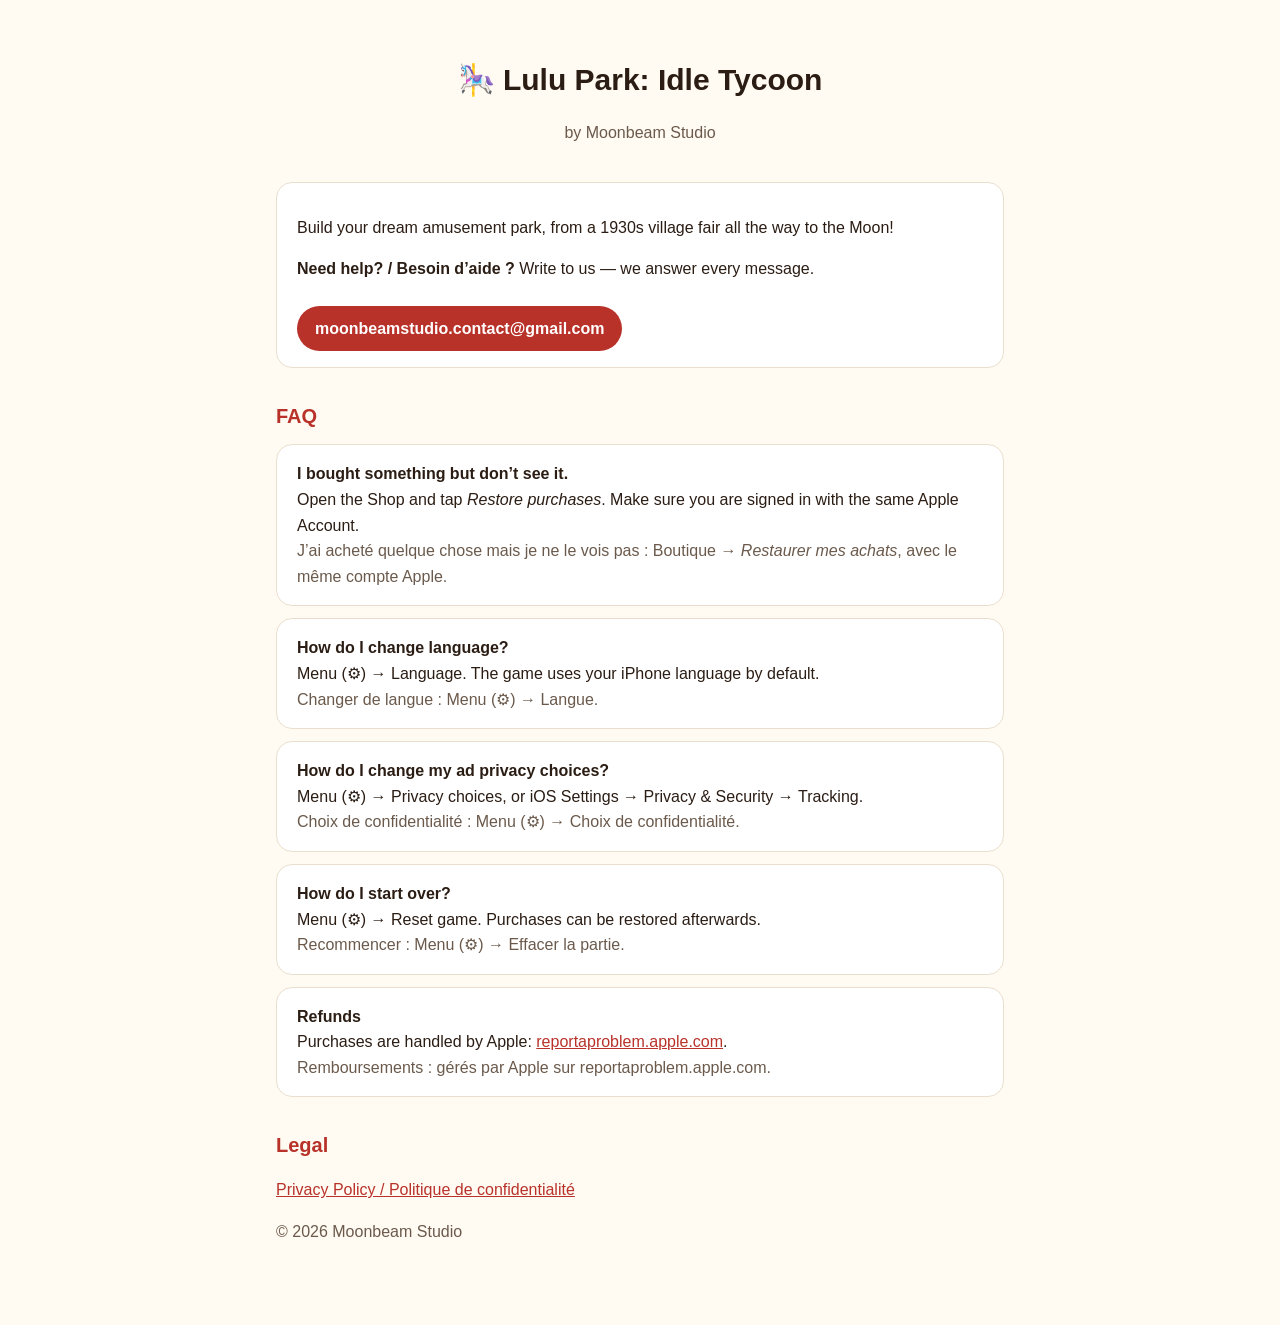
==== index.html @ 8e46eeb7 "Lulu Park: support and privacy policy" ====
<!doctype html>
<html lang="en">
<head>
<meta charset="utf-8">
<meta name="viewport" content="width=device-width, initial-scale=1">
<title>Moonbeam Studio · Lulu Park Support</title>
<meta name="description" content="Support for Lulu Park: Idle Tycoon, a cozy idle amusement park game by Moonbeam Studio.">
<style>
  :root { --bg: #fffaf2; --ink: #2b1d14; --muted: #6b5a4c; --accent: #b8322a; --card: #ffffff; --line: #eadfce; }
  @media (prefers-color-scheme: dark) { :root { --bg: #1d1512; --ink: #f6ece0; --muted: #c9b8a6; --accent: #ff8a7a; --card: #2a201b; --line: #3d302a; } }
  * { box-sizing: border-box; }
  body { margin: 0; background: var(--bg); color: var(--ink); font: 16px/1.6 -apple-system, BlinkMacSystemFont, "Segoe UI", Roboto, sans-serif; }
  main { max-width: 760px; margin: 0 auto; padding: 32px 16px 64px; }
  header { text-align: center; padding: 24px 0 8px; }
  h1 { font-size: 30px; margin: 0; }
  h2 { font-size: 20px; margin: 32px 0 8px; color: var(--accent); }
  .muted { color: var(--muted); }
  .card { background: var(--card); border: 1px solid var(--line); border-radius: 16px; padding: 16px 20px; margin: 12px 0; }
  a { color: var(--accent); }
  .btn { display: inline-block; margin-top: 8px; padding: 10px 18px; border-radius: 999px; background: var(--accent); color: #fff; text-decoration: none; font-weight: 600; }
</style>
</head>
<body>
<main>
<header>
  <h1>🎠 Lulu Park: Idle Tycoon</h1>
  <p class="muted">by Moonbeam Studio</p>
</header>

<div class="card">
  <p>Build your dream amusement park, from a 1930s village fair all the way to the Moon!</p>
  <p><b>Need help? / Besoin d’aide ?</b> Write to us — we answer every message.</p>
  <a class="btn" href="mailto:moonbeamstudio.contact@gmail.com?subject=Lulu%20Park%20support">moonbeamstudio.contact@gmail.com</a>
</div>

<h2>FAQ</h2>
<div class="card"><b>I bought something but don’t see it.</b><br>Open the Shop and tap <i>Restore purchases</i>. Make sure you are signed in with the same Apple Account.<br><span class="muted">J’ai acheté quelque chose mais je ne le vois pas : Boutique → <i>Restaurer mes achats</i>, avec le même compte Apple.</span></div>
<div class="card"><b>How do I change language?</b><br>Menu (⚙) → Language. The game uses your iPhone language by default.<br><span class="muted">Changer de langue : Menu (⚙) → Langue.</span></div>
<div class="card"><b>How do I change my ad privacy choices?</b><br>Menu (⚙) → Privacy choices, or iOS Settings → Privacy &amp; Security → Tracking.<br><span class="muted">Choix de confidentialité : Menu (⚙) → Choix de confidentialité.</span></div>
<div class="card"><b>How do I start over?</b><br>Menu (⚙) → Reset game. Purchases can be restored afterwards.<br><span class="muted">Recommencer : Menu (⚙) → Effacer la partie.</span></div>
<div class="card"><b>Refunds</b><br>Purchases are handled by Apple: <a href="https://reportaproblem.apple.com">reportaproblem.apple.com</a>.<br><span class="muted">Remboursements : gérés par Apple sur reportaproblem.apple.com.</span></div>

<h2>Legal</h2>
<p><a href="privacy.html">Privacy Policy / Politique de confidentialité</a></p>
<p class="muted">© 2026 Moonbeam Studio</p>
</main>
</body>
</html>
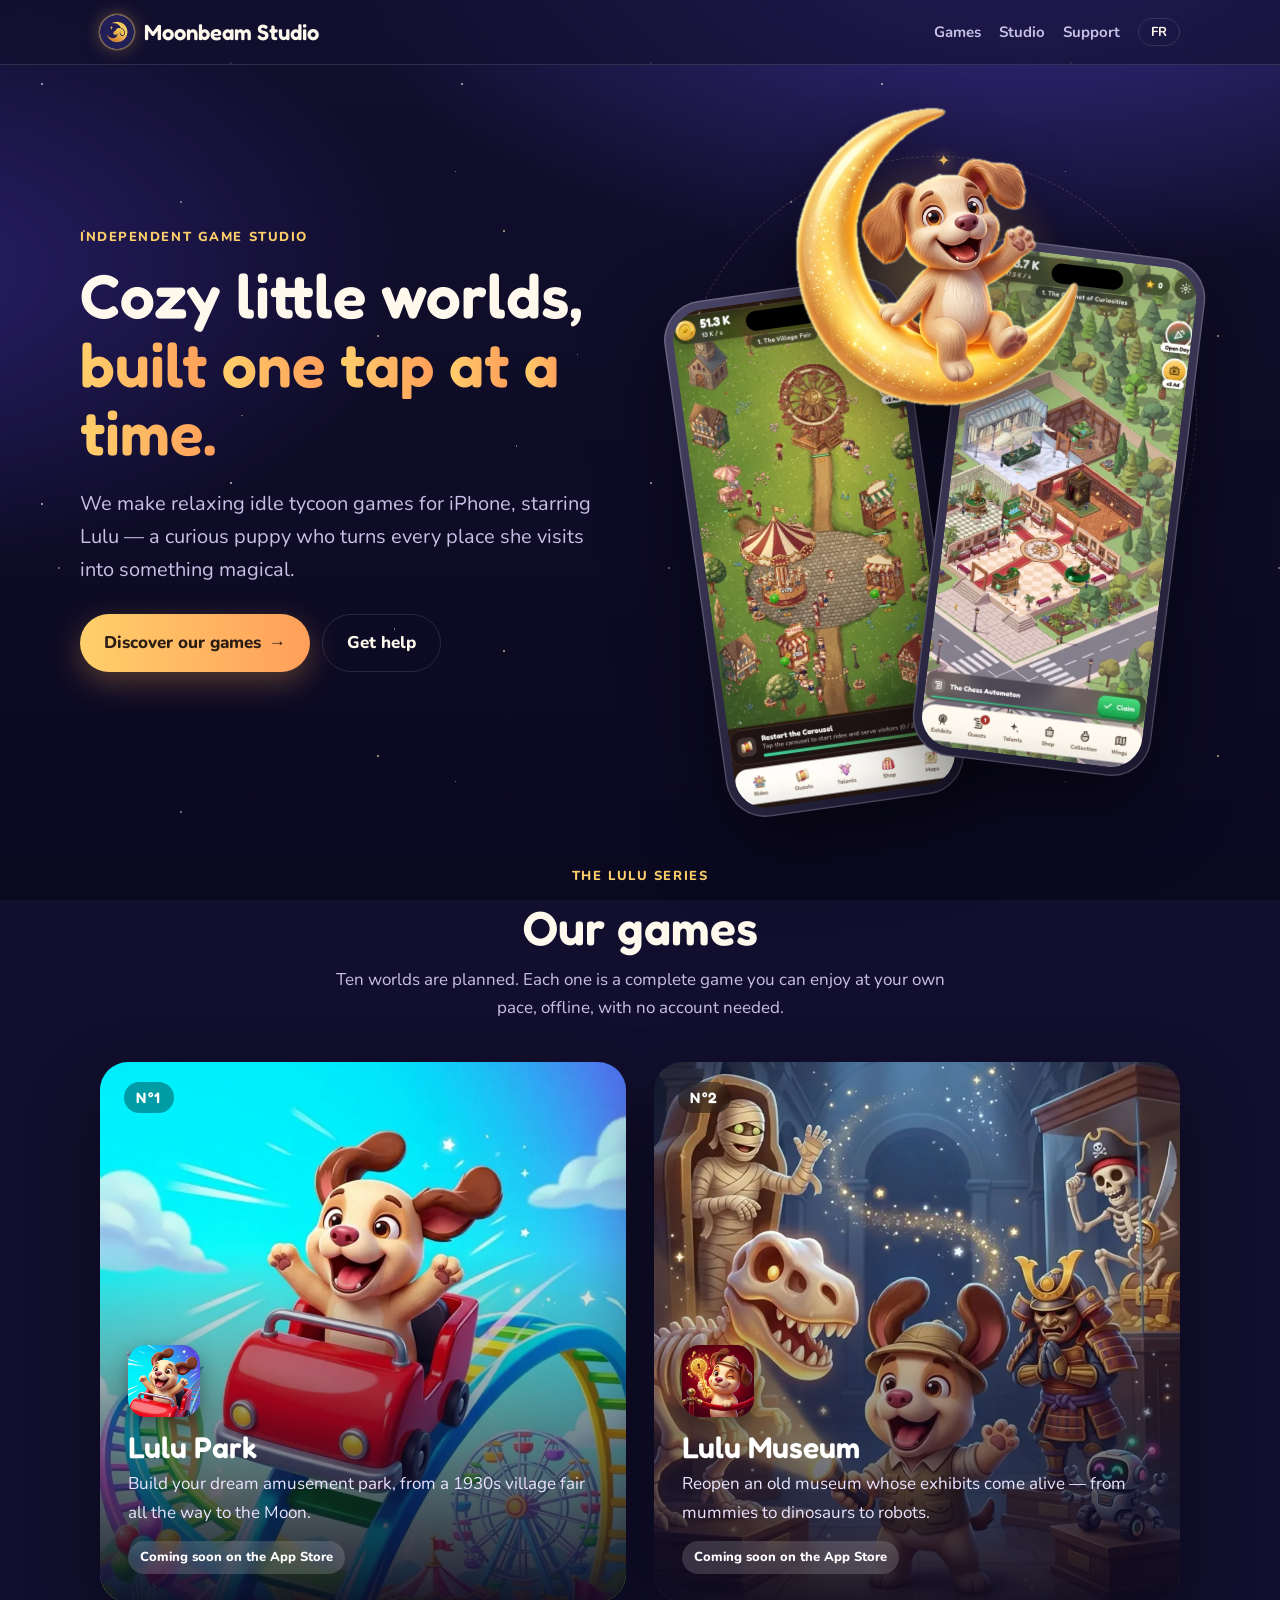
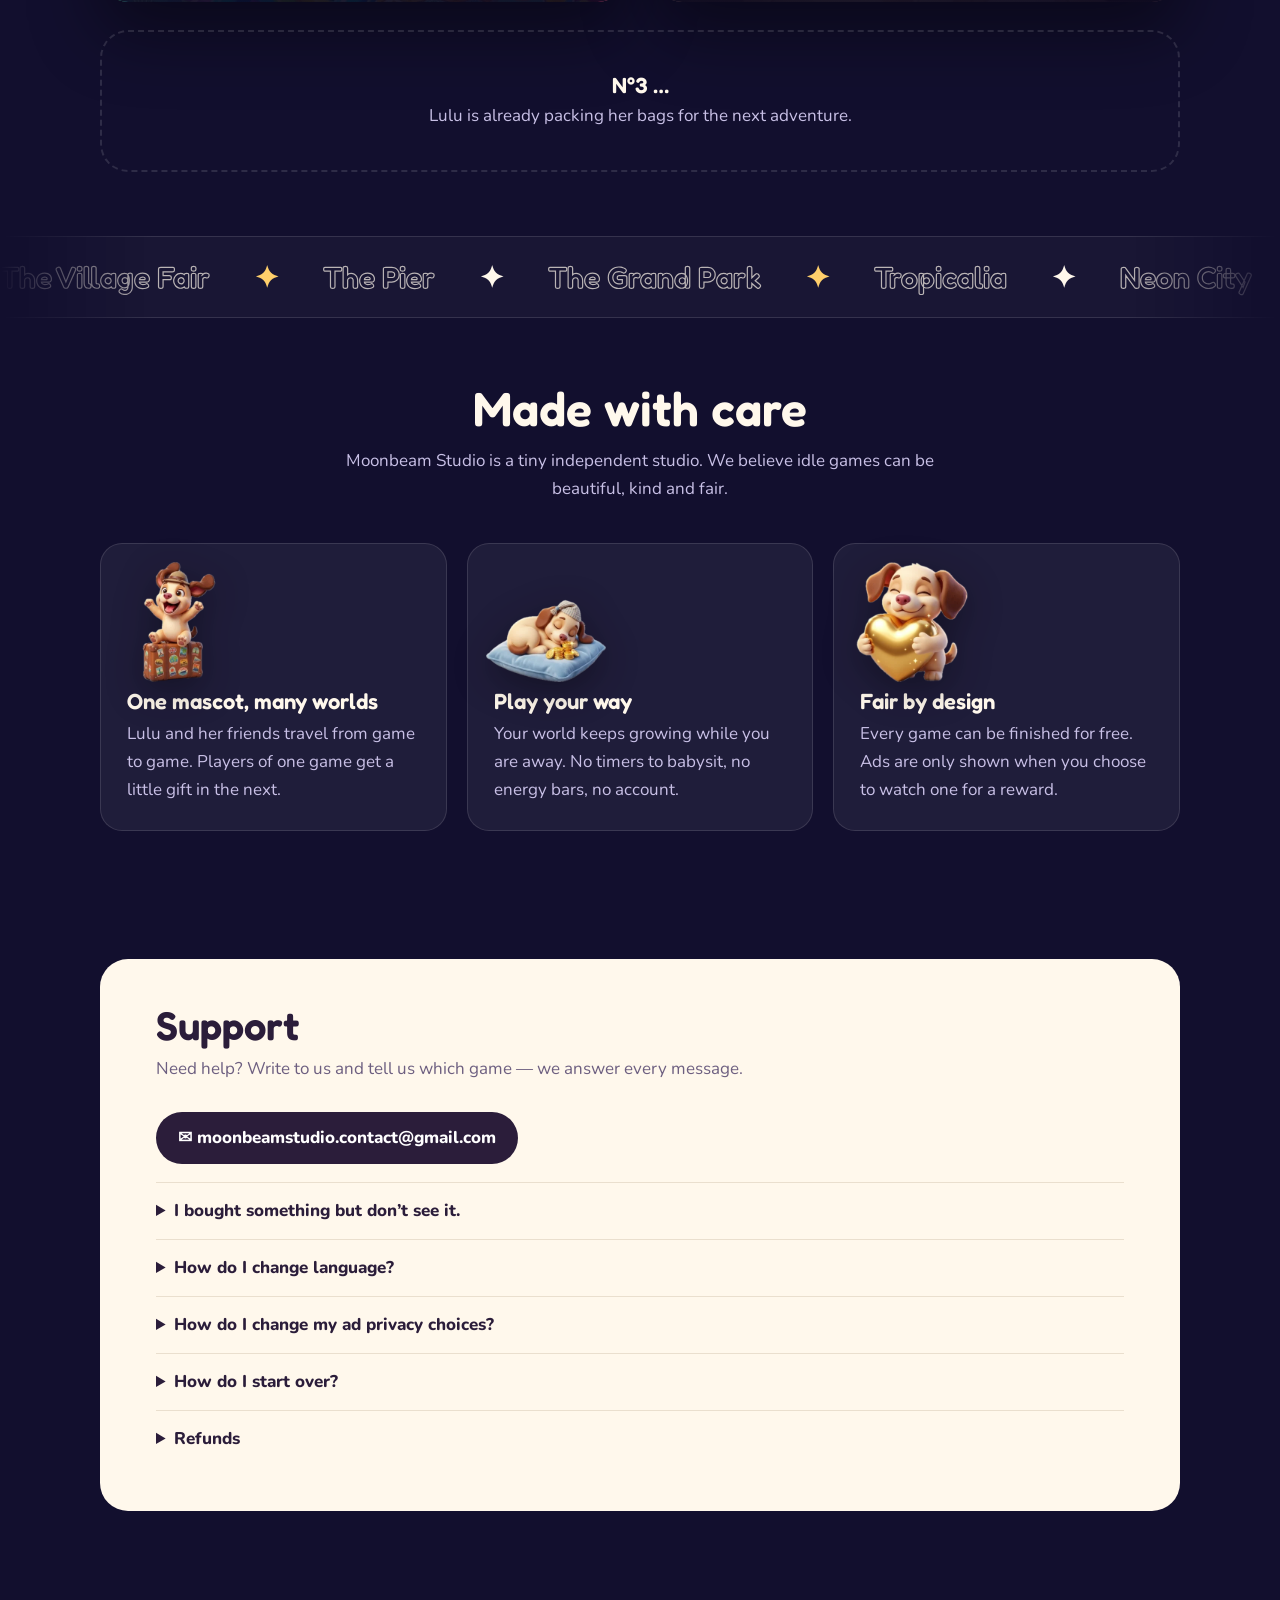
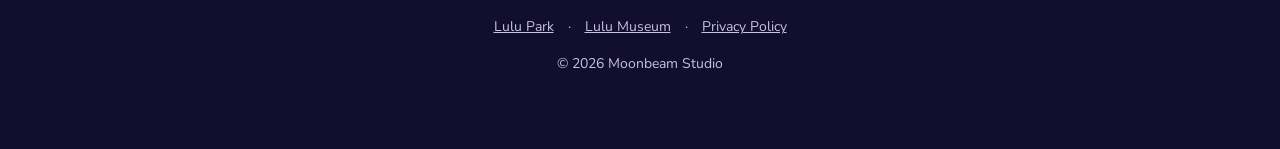
==== commit c5bd0f5f: "New studio website: Lulu Park and Lulu Museum pages, support, privacy policy" ====
--- a/index.html
+++ b/index.html
@@ -1,48 +1,118 @@
 <!doctype html>
-<html lang="en">
+<html lang="en" data-l="en">
 <head>
 <meta charset="utf-8">
 <meta name="viewport" content="width=device-width, initial-scale=1">
-<title>Moonbeam Studio · Lulu Park Support</title>
-<meta name="description" content="Support for Lulu Park: Idle Tycoon, a cozy idle amusement park game by Moonbeam Studio.">
-<style>
-  :root { --bg: #fffaf2; --ink: #2b1d14; --muted: #6b5a4c; --accent: #b8322a; --card: #ffffff; --line: #eadfce; }
-  @media (prefers-color-scheme: dark) { :root { --bg: #1d1512; --ink: #f6ece0; --muted: #c9b8a6; --accent: #ff8a7a; --card: #2a201b; --line: #3d302a; } }
-  * { box-sizing: border-box; }
-  body { margin: 0; background: var(--bg); color: var(--ink); font: 16px/1.6 -apple-system, BlinkMacSystemFont, "Segoe UI", Roboto, sans-serif; }
-  main { max-width: 760px; margin: 0 auto; padding: 32px 16px 64px; }
-  header { text-align: center; padding: 24px 0 8px; }
-  h1 { font-size: 30px; margin: 0; }
-  h2 { font-size: 20px; margin: 32px 0 8px; color: var(--accent); }
-  .muted { color: var(--muted); }
-  .card { background: var(--card); border: 1px solid var(--line); border-radius: 16px; padding: 16px 20px; margin: 12px 0; }
-  a { color: var(--accent); }
-  .btn { display: inline-block; margin-top: 8px; padding: 10px 18px; border-radius: 999px; background: var(--accent); color: #fff; text-decoration: none; font-weight: 600; }
-</style>
+<title>Moonbeam Studio · Cozy idle games starring Lulu</title>
+<meta name="description" content="Moonbeam Studio makes cozy idle tycoon games starring Lulu the puppy: Lulu Park and Lulu Museum. Support, FAQ and contact.">
+<meta property="og:title" content="Moonbeam Studio">
+<meta property="og:description" content="Cozy idle worlds starring Lulu the puppy.">
+<meta property="og:image" content="https://moonbeamstudio.github.io/img/og-studio.jpg">
+<meta property="og:image:width" content="1200"><meta property="og:image:height" content="630">
+<meta name="twitter:card" content="summary_large_image">
+<link rel="icon" href="favicon.png">
+<link rel="apple-touch-icon" href="apple-touch-icon.png">
+<link rel="preconnect" href="https://fonts.googleapis.com"><link rel="preconnect" href="https://fonts.gstatic.com" crossorigin>
+<link href="https://fonts.googleapis.com/css2?family=Fredoka:wght@600&family=Nunito:wght@400;700;800&display=swap" rel="stylesheet">
+<link rel="stylesheet" href="style.css">
+<script src="lang.js"></script>
+<script src="motion.js"></script>
 </head>
 <body>
+<div class="sky"></div><div class="progress"></div><div class="glow"></div>
+
+<header class="nav"><div class="wrap">
+  <a class="brand" href="./"><img class="logo" src="img/logo.png" alt="" width="34" height="34">Moonbeam Studio</a>
+  <nav>
+    <a href="#games" class="hide-s"><span lang="en">Games</span><span lang="fr">Jeux</span></a>
+    <a href="#studio" class="hide-s"><span lang="en">Studio</span><span lang="fr">Le studio</span></a>
+    <a href="#support"><span lang="en">Support</span><span lang="fr">Aide</span></a>
+    <button class="lang" aria-label="Language"><span lang="en">FR</span><span lang="fr">EN</span></button>
+  </nav>
+</div></header>
+
 <main>
-<header>
-  <h1>🎠 Lulu Park: Idle Tycoon</h1>
-  <p class="muted">by Moonbeam Studio</p>
-</header>
-
-<div class="card">
-  <p>Build your dream amusement park, from a 1930s village fair all the way to the Moon!</p>
-  <p><b>Need help? / Besoin d’aide ?</b> Write to us — we answer every message.</p>
-  <a class="btn" href="mailto:moonbeamstudio.contact@gmail.com?subject=Lulu%20Park%20support">moonbeamstudio.contact@gmail.com</a>
+<div class="wrap hero">
+  <div>
+    <span class="eyebrow"><span lang="en">Independent game studio</span><span lang="fr">Studio de jeux indépendant</span></span>
+    <h1 data-words><span lang="en">Cozy little worlds, <em>built one tap at a time.</em></span><span lang="fr">De petits mondes douillets, <em>construits d’un doigt.</em></span></h1>
+    <p class="lead" data-r><span lang="en">We make relaxing idle tycoon games for iPhone, starring Lulu — a curious puppy who turns every place she visits into something magical.</span><span lang="fr">Nous créons des jeux de gestion idle relaxants pour iPhone, avec Lulu, une petite chienne curieuse qui rend magique chaque lieu qu’elle visite.</span></p>
+    <div class="btns" data-r>
+      <a class="btn gold" href="#games"><span lang="en">Discover our games</span><span lang="fr">Découvrir nos jeux</span> →</a>
+      <a class="btn ghost" href="#support"><span lang="en">Get help</span><span lang="fr">Besoin d’aide ?</span></a>
+    </div>
+  </div>
+  <div class="stage" aria-hidden="true">
+    <div class="orbit"></div><div class="orbit o2"></div><div class="moon"></div><img class="lulu" src="img/lulu-moon.webp" alt="Lulu sitting on the moon">
+    <div class="phone p1"><img src="img/park-1.webp" alt=""></div>
+    <div class="phone p2"><img src="img/museum-1.webp" alt=""></div>
+  </div>
 </div>
 
-<h2>FAQ</h2>
-<div class="card"><b>I bought something but don’t see it.</b><br>Open the Shop and tap <i>Restore purchases</i>. Make sure you are signed in with the same Apple Account.<br><span class="muted">J’ai acheté quelque chose mais je ne le vois pas : Boutique → <i>Restaurer mes achats</i>, avec le même compte Apple.</span></div>
-<div class="card"><b>How do I change language?</b><br>Menu (⚙) → Language. The game uses your iPhone language by default.<br><span class="muted">Changer de langue : Menu (⚙) → Langue.</span></div>
-<div class="card"><b>How do I change my ad privacy choices?</b><br>Menu (⚙) → Privacy choices, or iOS Settings → Privacy &amp; Security → Tracking.<br><span class="muted">Choix de confidentialité : Menu (⚙) → Choix de confidentialité.</span></div>
-<div class="card"><b>How do I start over?</b><br>Menu (⚙) → Reset game. Purchases can be restored afterwards.<br><span class="muted">Recommencer : Menu (⚙) → Effacer la partie.</span></div>
-<div class="card"><b>Refunds</b><br>Purchases are handled by Apple: <a href="https://reportaproblem.apple.com">reportaproblem.apple.com</a>.<br><span class="muted">Remboursements : gérés par Apple sur reportaproblem.apple.com.</span></div>
+<section id="games"><div class="wrap">
+  <div class="title">
+    <span class="eyebrow"><span lang="en">The Lulu series</span><span lang="fr">La série Lulu</span></span>
+    <h2 data-words><span lang="en">Our games</span><span lang="fr">Nos jeux</span></h2>
+    <p><span lang="en">Ten worlds are planned. Each one is a complete game you can enjoy at your own pace, offline, with no account needed.</span><span lang="fr">Dix mondes sont prévus. Chacun est un jeu complet, à savourer à son rythme, hors ligne et sans compte.</span></p>
+  </div>
+  <div class="games">
+    <a class="game" data-tilt data-r href="lulu-park.html">
+      <img src="img/park-hero.webp" alt="" loading="lazy">
+      <span class="num">N°1</span>
+      <div class="info">
+        <img class="icon" src="img/park-icon.png" alt="Lulu Park icon">
+        <h3>Lulu Park</h3>
+        <p><span lang="en">Build your dream amusement park, from a 1930s village fair all the way to the Moon.</span><span lang="fr">Bâtissez le parc d’attractions de vos rêves, de la fête de village des années 30 jusqu’à la Lune.</span></p>
+        <span class="tag"><span lang="en">Coming soon on the App Store</span><span lang="fr">Bientôt sur l’App Store</span></span>
+      </div>
+    </a>
+    <a class="game" data-tilt data-r href="lulu-museum.html">
+      <img src="img/museum-hero.webp" alt="" loading="lazy">
+      <span class="num">N°2</span>
+      <div class="info">
+        <img class="icon" src="img/museum-icon.png" alt="Lulu Museum icon">
+        <h3>Lulu Museum</h3>
+        <p><span lang="en">Reopen an old museum whose exhibits come alive — from mummies to dinosaurs to robots.</span><span lang="fr">Rouvrez un vieux musée dont les pièces prennent vie : momies, dinosaures, pirates et robots.</span></p>
+        <span class="tag"><span lang="en">Coming soon on the App Store</span><span lang="fr">Bientôt sur l’App Store</span></span>
+      </div>
+    </a>
+    <div class="game soon" data-r>
+      <div><b style="font:600 22px Fredoka,sans-serif;color:var(--ink)">N°3 …</b><br><span lang="en">Lulu is already packing her bags for the next adventure.</span><span lang="fr">Lulu prépare déjà ses valises pour la prochaine aventure.</span></div>
+    </div>
+  </div>
+</div></section>
 
-<h2>Legal</h2>
-<p><a href="privacy.html">Privacy Policy / Politique de confidentialité</a></p>
-<p class="muted">© 2026 Moonbeam Studio</p>
+<div class="marquee" aria-hidden="true"><div><span>The Village Fair</span><span>✦</span><span>The Pier</span><span>✦</span><span>The Grand Park</span><span>✦</span><span>Tropicalia</span><span>✦</span><span>Neon City</span><span>✦</span><span>Lunaria</span><span>✦</span><span>Cabinet of Curiosities</span><span>✦</span><span>Egypt of the Pharaohs</span><span>✦</span><span>Dinosaur Hall</span><span>✦</span><span>Age of Pirates</span><span>✦</span><span>Samurai Japan</span><span>✦</span><span>Museum of the Future</span><span>✦</span><span>The Village Fair</span><span>✦</span><span>The Pier</span><span>✦</span><span>The Grand Park</span><span>✦</span><span>Tropicalia</span><span>✦</span><span>Neon City</span><span>✦</span><span>Lunaria</span><span>✦</span><span>Cabinet of Curiosities</span><span>✦</span><span>Egypt of the Pharaohs</span><span>✦</span><span>Dinosaur Hall</span><span>✦</span><span>Age of Pirates</span><span>✦</span><span>Samurai Japan</span><span>✦</span><span>Museum of the Future</span><span>✦</span></div></div>
+
+<section id="studio"><div class="wrap">
+  <div class="title">
+    <h2 data-words><span lang="en">Made with care</span><span lang="fr">Faits avec soin</span></h2>
+    <p><span lang="en">Moonbeam Studio is a tiny independent studio. We believe idle games can be beautiful, kind and fair.</span><span lang="fr">Moonbeam Studio est un tout petit studio indépendant. Nous pensons qu’un jeu idle peut être beau, bienveillant et honnête.</span></p>
+  </div>
+  <div class="about">
+    <div data-r><img class="ill" src="img/ill-travel.webp" alt="" loading="lazy" width="120" height="120"><b><span lang="en">One mascot, many worlds</span><span lang="fr">Une mascotte, mille mondes</span></b><p><span lang="en">Lulu and her friends travel from game to game. Players of one game get a little gift in the next.</span><span lang="fr">Lulu et ses amis voyagent de jeu en jeu. Les joueurs d’un jeu reçoivent un petit cadeau dans le suivant.</span></p></div>
+    <div data-r><img class="ill" src="img/ill-relax.webp" alt="" loading="lazy" width="120" height="120"><b><span lang="en">Play your way</span><span lang="fr">À votre rythme</span></b><p><span lang="en">Your world keeps growing while you are away. No timers to babysit, no energy bars, no account.</span><span lang="fr">Votre monde grandit même quand vous êtes absent. Pas de minuteurs à surveiller, pas d’énergie, pas de compte.</span></p></div>
+    <div data-r><img class="ill" src="img/ill-heart.webp" alt="" loading="lazy" width="120" height="120"><b><span lang="en">Fair by design</span><span lang="fr">Honnêtes par principe</span></b><p><span lang="en">Every game can be finished for free. Ads are only shown when you choose to watch one for a reward.</span><span lang="fr">Chaque jeu se termine gratuitement. Les pubs ne s’affichent que si vous choisissez d’en regarder une contre une récompense.</span></p></div>
+  </div>
+</div></section>
+
+<section id="support"><div class="wrap">
+  <div class="help" data-r>
+    <h2 data-words><span lang="en">Support</span><span lang="fr">Aide</span></h2>
+    <p class="sub"><span lang="en">Need help? Write to us and tell us which game — we answer every message.</span><span lang="fr">Besoin d’aide ? Écrivez-nous en précisant le jeu : nous répondons à chaque message.</span></p>
+    <a class="mail" href="mailto:moonbeamstudio.contact@gmail.com?subject=Support">✉ moonbeamstudio.contact@gmail.com</a>
+    <details><summary><span lang="en">I bought something but don’t see it.</span><span lang="fr">J’ai acheté quelque chose mais je ne le vois pas.</span></summary><p><span lang="en">Open the Shop and tap <i>Restore purchases</i>. Make sure you are signed in with the same Apple Account.</span><span lang="fr">Ouvrez la Boutique et touchez <i>Restaurer mes achats</i>, avec le même compte Apple.</span></p></details>
+    <details><summary><span lang="en">How do I change language?</span><span lang="fr">Comment changer de langue ?</span></summary><p><span lang="en">Menu (⚙) → Language. The game uses your iPhone language by default.</span><span lang="fr">Menu (⚙) → Langue. Le jeu utilise la langue de votre iPhone par défaut.</span></p></details>
+    <details><summary><span lang="en">How do I change my ad privacy choices?</span><span lang="fr">Comment modifier mes choix de confidentialité ?</span></summary><p><span lang="en">Menu (⚙) → Privacy choices, or iOS Settings → Privacy &amp; Security → Tracking.</span><span lang="fr">Menu (⚙) → Choix de confidentialité, ou Réglages iOS → Confidentialité et sécurité → Suivi.</span></p></details>
+    <details><summary><span lang="en">How do I start over?</span><span lang="fr">Comment recommencer ?</span></summary><p><span lang="en">Menu (⚙) → Reset game. Purchases can be restored afterwards.</span><span lang="fr">Menu (⚙) → Effacer la partie. Les achats peuvent être restaurés ensuite.</span></p></details>
+    <details><summary><span lang="en">Refunds</span><span lang="fr">Remboursements</span></summary><p><span lang="en">Purchases are handled by Apple:</span><span lang="fr">Les achats sont gérés par Apple :</span> <a href="https://reportaproblem.apple.com">reportaproblem.apple.com</a></p></details>
+  </div>
+</div></section>
 </main>
+
+<footer>
+  <a href="lulu-park.html">Lulu Park</a> · <a href="lulu-museum.html">Lulu Museum</a> · <a href="privacy.html"><span lang="en">Privacy Policy</span><span lang="fr">Confidentialité</span></a>
+  <p>© 2026 Moonbeam Studio</p>
+</footer>
 </body>
 </html>
--- a/style.css
+++ b/style.css
@@ -0,0 +1,284 @@
+/* Moonbeam Studio — site vitrine (statique, GitHub Pages) */
+:root {
+  --night: #120f2e; --night2: #1d1846; --ink: #fff8ec; --muted: #c8c0e6;
+  --gold: #ffcf6b; --gold2: #ff9f5a; --card: rgba(255,255,255,.06); --line: rgba(255,255,255,.12);
+  --paper: #fff8ec; --paper-ink: #2b1d3a; --paper-muted: #6d5f80;
+  --radius: 28px;
+}
+* { box-sizing: border-box; }
+html { scroll-behavior: smooth; }
+body {
+  margin: 0; background: var(--night); color: var(--ink);
+  font: 17px/1.65 "Nunito", -apple-system, BlinkMacSystemFont, "Segoe UI", sans-serif;
+  overflow-x: hidden;
+}
+h1, h2, h3, .brand { font-family: "Fredoka", "Nunito", sans-serif; font-weight: 600; line-height: 1.1; margin: 0; }
+a { color: var(--gold); }
+img { display: block; max-width: 100%; }
+.wrap { max-width: 1120px; margin: 0 auto; padding: 0 20px; }
+
+/* bilingue : <span lang="en">…</span><span lang="fr">…</span> */
+html[data-l="en"] [lang="fr"], html[data-l="fr"] [lang="en"] { display: none !important; }
+
+/* ciel étoilé */
+.sky { position: fixed; inset: 0; z-index: -1; pointer-events: none;
+  background:
+    radial-gradient(1200px 600px at 80% -10%, #3b2f8f 0%, transparent 60%),
+    radial-gradient(900px 500px at -10% 30%, #2a1f6b 0%, transparent 60%),
+    linear-gradient(var(--night), #0b0920);
+}
+.sky::before, .sky::after { content: ""; position: absolute; inset: 0;
+  background-image:
+    radial-gradient(1.5px 1.5px at 10% 20%, #fff 50%, transparent 51%),
+    radial-gradient(1px 1px at 30% 70%, #fff 50%, transparent 51%),
+    radial-gradient(1.5px 1.5px at 55% 15%, #fff 50%, transparent 51%),
+    radial-gradient(1px 1px at 75% 45%, #fff 50%, transparent 51%),
+    radial-gradient(2px 2px at 90% 80%, #ffe9b0 50%, transparent 51%),
+    radial-gradient(1px 1px at 45% 90%, #fff 50%, transparent 51%),
+    radial-gradient(1.5px 1.5px at 20% 55%, #ffe9b0 50%, transparent 51%),
+    radial-gradient(1px 1px at 65% 60%, #fff 50%, transparent 51%);
+  background-size: 420px 420px; opacity: .55; animation: twinkle 6s ease-in-out infinite alternate;
+}
+.sky::after { background-size: 610px 610px; background-position: 120px 80px; animation-delay: -3s; opacity: .4; }
+@keyframes twinkle { to { opacity: .15; } }
+
+/* barre du haut */
+.nav { position: sticky; top: 0; z-index: 10; backdrop-filter: blur(14px); -webkit-backdrop-filter: blur(14px);
+  background: rgba(18,15,46,.6); border-bottom: 1px solid var(--line); }
+.nav .wrap { display: flex; align-items: center; gap: 18px; height: 64px; }
+.brand { display: flex; align-items: center; gap: 10px; font-size: 22px; color: var(--ink); text-decoration: none; }
+.brand svg { width: 30px; height: 30px; }
+.nav nav { margin-left: auto; display: flex; gap: 18px; align-items: center; }
+.nav nav a { color: var(--muted); text-decoration: none; font-weight: 700; font-size: 15px; }
+.nav nav a:hover { color: var(--ink); }
+.lang { border: 1px solid var(--line); background: none; color: var(--ink); border-radius: 999px; padding: 4px 12px; font: 700 13px "Nunito", sans-serif; cursor: pointer; }
+@media (max-width: 640px) { .nav nav a.hide-s { display: none; } }
+
+/* héros du studio */
+.hero { padding: 72px 0 40px; display: grid; grid-template-columns: 1.05fr 1fr; gap: 40px; align-items: center; }
+.eyebrow { display: inline-block; font-weight: 800; letter-spacing: .12em; text-transform: uppercase; font-size: 13px; color: var(--gold); margin-bottom: 14px; }
+.hero h1 { font-size: clamp(40px, 5.6vw, 62px); }
+.hero h1 em { font-style: normal; background: linear-gradient(90deg, var(--gold), var(--gold2)); -webkit-background-clip: text; background-clip: text; color: transparent; }
+.hero p.lead { font-size: 20px; color: var(--muted); max-width: 520px; margin: 20px 0 28px; }
+.btn { display: inline-flex; align-items: center; gap: 8px; padding: 14px 24px; border-radius: 999px; font-weight: 800; text-decoration: none; transition: transform .2s; }
+.btn:hover { transform: translateY(-2px); }
+.btn.gold { background: linear-gradient(90deg, var(--gold), var(--gold2)); color: #2b1d14; box-shadow: 0 10px 30px rgba(255,170,80,.3); }
+.btn.ghost { border: 1px solid var(--line); color: var(--ink); }
+.btns { display: flex; flex-wrap: wrap; gap: 12px; }
+
+/* téléphones (maquettes) */
+.phone { position: relative; width: 240px; aspect-ratio: 1320/2868; border-radius: 40px; padding: 9px;
+  background: linear-gradient(145deg, #4a4566, #19162e); box-shadow: 0 30px 80px rgba(0,0,0,.55), inset 0 0 0 1.5px rgba(255,255,255,.18); }
+.phone img { width: 100%; height: 100%; object-fit: cover; border-radius: 32px; }
+.phone::after { content: ""; position: absolute; top: 18px; left: 50%; width: 30%; height: 20px; transform: translateX(-50%); background: #000; border-radius: 999px; }
+.stage { position: relative; height: 560px; }
+.stage .phone { position: absolute; }
+.stage .p1 { left: 4%; top: 40px; transform: rotate(-8deg); animation: float 7s ease-in-out infinite; }
+.stage .p2 { right: 4%; top: 0; transform: rotate(7deg); animation: float 7s ease-in-out -3.5s infinite; z-index: 1; }
+@keyframes float { 50% { translate: 0 -14px; } }
+.moon { position: absolute; width: 180px; height: 180px; border-radius: 50%; left: 36%; top: -10px;
+  background: radial-gradient(circle at 35% 35%, #fff6d8, #ffd98a 55%, #e9a85a); box-shadow: 0 0 80px 20px rgba(255,210,120,.35); }
+@media (max-width: 860px) {
+  .hero { grid-template-columns: 1fr; padding-top: 40px; text-align: center; }
+  .hero p.lead { margin-inline: auto; } .btns { justify-content: center; }
+  .stage { height: 440px; max-width: 420px; margin: 0 auto; width: 100%; }
+  .phone { width: 180px; border-radius: 30px; padding: 7px; } .phone img { border-radius: 24px; }
+  .moon { width: 120px; height: 120px; left: 35%; }
+}
+
+/* sections */
+section { padding: 64px 0; }
+.title { text-align: center; margin-bottom: 40px; }
+.title h2 { font-size: clamp(32px, 5vw, 48px); }
+.title p { color: var(--muted); max-width: 620px; margin: 12px auto 0; }
+
+/* cartes des jeux */
+.games { display: grid; grid-template-columns: repeat(2, 1fr); gap: 28px; }
+.game { position: relative; display: block; border-radius: var(--radius); overflow: hidden; min-height: 540px; color: #fff; text-decoration: none;
+  box-shadow: 0 30px 70px rgba(0,0,0,.45); transition: transform .35s; isolation: isolate; }
+.game:hover { transform: translateY(-6px) rotate(-.4deg); }
+.game > img { position: absolute; inset: 0; width: 100%; height: 100%; object-fit: cover; object-position: center 60%; z-index: -2; transition: transform .8s; }
+.game:hover > img { transform: scale(1.05); }
+.game::before { content: ""; position: absolute; inset: 0; z-index: -1; background: linear-gradient(transparent 35%, rgba(10,8,30,.92)); }
+.game .info { position: absolute; left: 0; right: 0; bottom: 0; padding: 28px; }
+.game .icon { width: 72px; height: 72px; border-radius: 18px; box-shadow: 0 8px 20px rgba(0,0,0,.4); margin-bottom: 14px; }
+.game h3 { font-size: 30px; }
+.game p { margin: 6px 0 14px; color: #e9e3ff; }
+.tag { display: inline-block; font-size: 13px; font-weight: 800; padding: 6px 12px; border-radius: 999px; background: rgba(255,255,255,.16); backdrop-filter: blur(6px); }
+.num { position: absolute; top: 20px; left: 24px; font: 600 15px "Fredoka", sans-serif; letter-spacing: .1em; padding: 6px 12px; border-radius: 999px; background: rgba(0,0,0,.35); backdrop-filter: blur(6px); }
+.game.soon { min-height: 0; display: grid; place-items: center; text-align: center; padding: 40px; border: 2px dashed var(--line); box-shadow: none; grid-column: 1 / -1; color: var(--muted); }
+.game.soon:hover { transform: none; }
+.game.soon::before { display: none; }
+@media (max-width: 760px) { .games { grid-template-columns: 1fr; } .game { min-height: 460px; } }
+
+/* le studio */
+.about { display: grid; grid-template-columns: repeat(3, 1fr); gap: 20px; }
+.about div { background: var(--card); border: 1px solid var(--line); border-radius: 22px; padding: 26px; }
+.about b { display: block; font: 600 22px "Fredoka", sans-serif; margin: 10px 0 6px; }
+.about span.e { font-size: 34px; }
+.about p { margin: 0; color: var(--muted); }
+@media (max-width: 760px) { .about { grid-template-columns: 1fr; } }
+
+/* bande de captures défilante */
+.shots { display: flex; gap: 22px; overflow-x: auto; scroll-snap-type: x mandatory; padding: 20px 20px 40px; scrollbar-width: none; }
+.shots::-webkit-scrollbar { display: none; }
+.shots figure { margin: 0; flex: 0 0 auto; scroll-snap-align: center; text-align: center; }
+.shots figcaption { margin-top: 14px; font: 600 16px "Fredoka", sans-serif; color: var(--muted); }
+.shots .phone { width: 230px; }
+@media (min-width: 1500px) { .shots { justify-content: center; } }
+
+/* page jeu : affiche verticale à droite, la même illustration floutée en fond */
+.ghero { position: relative; overflow: hidden; isolation: isolate; padding: 56px 0 40px; }
+.ghero > img.bg { position: absolute; inset: -40px; width: calc(100% + 80px); height: calc(100% + 80px); object-fit: cover; filter: blur(40px) saturate(1.3); opacity: .55; z-index: -2; }
+.ghero::before { content: ""; position: absolute; inset: 0; z-index: -1; background: linear-gradient(90deg, var(--night) 10%, rgba(18,15,46,.55) 60%, rgba(18,15,46,.3)), linear-gradient(transparent 70%, var(--night)); }
+.ghero .wrap { display: grid; grid-template-columns: auto 1fr minmax(260px, 380px); gap: 28px; align-items: center; }
+.ghero .poster { grid-column: 3; grid-row: 1 / span 2; width: 100%; aspect-ratio: 9/16; object-fit: cover; border-radius: var(--radius); box-shadow: 0 40px 90px rgba(0,0,0,.6), 0 0 0 1px rgba(255,255,255,.12); transform: rotate(2.5deg); animation: float 8s ease-in-out infinite; }
+.ghero .icon { width: 110px; height: 110px; border-radius: 26px; box-shadow: 0 14px 40px rgba(0,0,0,.5); align-self: start; margin-top: 30px; }
+.ghero h1 { font-size: clamp(40px, 6vw, 72px); }
+.ghero p { font-size: 20px; margin: 12px 0 22px; max-width: 560px; color: #ece6ff; }
+@media (max-width: 860px) {
+  .ghero .wrap { grid-template-columns: 1fr; text-align: center; justify-items: center; }
+  .ghero .poster { grid-column: 1; grid-row: 1; max-width: 300px; }
+  .ghero .icon { margin-top: -70px; position: relative; }
+}
+.store { display: inline-flex; align-items: center; gap: 10px; background: #000; color: #fff; border-radius: 14px; padding: 10px 18px; text-decoration: none; border: 1px solid rgba(255,255,255,.3); }
+.store svg { width: 26px; height: 26px; fill: #fff; }
+.store small { display: block; font-size: 11px; line-height: 1; opacity: .8; }
+.store b { font: 600 19px "Fredoka", sans-serif; line-height: 1.1; }
+
+.feats { display: grid; grid-template-columns: repeat(3, 1fr); gap: 20px; }
+.feats div { background: var(--card); border: 1px solid var(--line); border-radius: 22px; padding: 24px; }
+.feats b { display: block; font: 600 20px "Fredoka", sans-serif; margin: 8px 0 4px; }
+.feats p { margin: 0; color: var(--muted); }
+@media (max-width: 760px) { .feats { grid-template-columns: 1fr; } }
+
+.eras { display: flex; flex-wrap: wrap; justify-content: center; gap: 10px; counter-reset: era; }
+.eras li { list-style: none; counter-increment: era; padding: 10px 18px; border-radius: 999px; border: 1px solid var(--line); background: var(--card); font-weight: 700; }
+.eras li::before { content: counter(era); color: var(--gold); font-family: "Fredoka", sans-serif; margin-right: 8px; }
+
+/* aide (fond papier) */
+.help { background: var(--paper); color: var(--paper-ink); border-radius: var(--radius); padding: 44px clamp(20px, 5vw, 56px); }
+.help h2 { font-size: 40px; }
+.help .sub { color: var(--paper-muted); margin: 8px 0 24px; }
+.help a { color: #b8322a; }
+.help details { border-top: 1px solid #eadfce; padding: 14px 0; }
+.help summary { font-weight: 800; cursor: pointer; }
+.help details p { margin: 8px 0 0; color: var(--paper-muted); }
+.mail { display: inline-block; margin: 4px 0 18px; padding: 12px 22px; border-radius: 999px; background: #2b1d3a; color: #fff !important; text-decoration: none; font-weight: 800; }
+
+footer { padding: 40px 0 60px; color: var(--muted); font-size: 14px; text-align: center; }
+footer a { color: var(--muted); margin: 0 10px; }
+
+@media (prefers-reduced-motion: reduce) { *, *::before, *::after { animation: none !important; transition: none !important; } }
+
+/* ===== motion design (motion.js) ===== */
+.progress { position: fixed; top: 0; left: 0; right: 0; height: 3px; z-index: 30; transform-origin: 0 50%; transform: scaleX(0);
+  background: linear-gradient(90deg, var(--gold), var(--gold2)); box-shadow: 0 0 12px var(--gold2); }
+.glow { position: fixed; left: 0; top: 0; width: 600px; height: 600px; border-radius: 50%; pointer-events: none; z-index: 0;
+  background: radial-gradient(circle, rgba(255,200,120,.10), transparent 60%); transition: transform .2s ease-out; transform: translate(-999px,-999px); }
+main, footer, .nav { position: relative; z-index: 1; }
+.nav { z-index: 10; }
+
+/* étoiles filantes */
+.shoot { position: absolute; width: 160px; height: 2px; border-radius: 2px; rotate: -22deg; opacity: 0;
+  background: linear-gradient(90deg, #fff, rgba(255,230,170,.6) 30%, transparent); filter: drop-shadow(0 0 6px #fff);
+  animation: shoot 1.4s ease-out forwards; }
+@keyframes shoot { 10% { opacity: 1; } to { translate: -520px 210px; opacity: 0; } }
+
+/* apparitions */
+.js [data-r] { opacity: 0; translate: 0 50px; transition: opacity .9s ease var(--d, 0ms), translate 1s cubic-bezier(.2,.7,.2,1) var(--d, 0ms); }
+.js [data-r].in { opacity: 1; translate: 0 0; }
+.w { display: inline-block; overflow: hidden; vertical-align: top; padding-bottom: .1em; margin-bottom: -.1em; }
+.w > span { display: inline-block; }
+.js [data-words] .w > span { translate: 0 110%; rotate: 4deg; transition: translate 1s cubic-bezier(.2,.8,.2,1), rotate 1s cubic-bezier(.2,.8,.2,1); }
+.js [data-words].in .w > span { translate: 0 0; rotate: 0deg; }
+em .w > span { background: linear-gradient(90deg, var(--gold), var(--gold2)); -webkit-background-clip: text; background-clip: text; color: transparent; }
+
+/* héros : parallaxe au curseur, lune qui respire, orbites */
+.stage .p1 { transform: rotate(-8deg) translate(calc(var(--mx, 0) * -36px), calc(var(--my, 0) * -24px)); transition: transform .4s ease-out; }
+.stage .p2 { transform: rotate(7deg) translate(calc(var(--mx, 0) * 28px), calc(var(--my, 0) * 20px)); transition: transform .4s ease-out; }
+.moon { transform: translate(calc(var(--mx, 0) * 60px), calc(var(--my, 0) * 40px)); transition: transform .6s ease-out; animation: breathe 6s ease-in-out infinite; }
+@keyframes breathe { 50% { box-shadow: 0 0 120px 40px rgba(255,210,120,.45); } }
+.orbit { position: absolute; left: 50%; top: 45%; width: 520px; height: 520px; margin: -260px 0 0 -260px; border-radius: 50%;
+  border: 1px dashed rgba(255,220,150,.18); animation: spin 60s linear infinite; pointer-events: none; }
+.orbit::before { content: "✦"; position: absolute; top: -9px; left: 50%; color: var(--gold); font-size: 16px; text-shadow: 0 0 12px var(--gold); }
+.orbit.o2 { width: 380px; height: 380px; margin: -190px 0 0 -190px; animation-duration: 38s; animation-direction: reverse; }
+@keyframes spin { to { rotate: 360deg; } }
+@media (max-width: 860px) { .orbit { width: 340px; height: 340px; margin: -170px 0 0 -170px; } .orbit.o2 { display: none; } }
+
+/* inclinaison 3D + reflet */
+[data-tilt] { transform: perspective(1000px) rotateX(var(--rx, 0deg)) rotateY(var(--ry, 0deg)); transition: transform .5s cubic-bezier(.2,.7,.2,1); }
+[data-tilt].tilting { transition: transform .08s linear; }
+.game[data-tilt]:hover { transform: perspective(1000px) rotateX(var(--rx, 0deg)) rotateY(var(--ry, 0deg)) translateY(-6px); }
+.game::after { content: ""; position: absolute; inset: 0; pointer-events: none; opacity: 0; transition: opacity .3s;
+  background: radial-gradient(circle at var(--gx, 50%) var(--gy, 50%), rgba(255,255,255,.28), transparent 45%); mix-blend-mode: overlay; }
+.game.tilting::after { opacity: 1; }
+.game .info > * { transition: translate .5s cubic-bezier(.2,.7,.2,1); }
+.game:hover .icon { translate: 0 -6px; rotate: -4deg; }
+
+/* bandeau défilant des mondes */
+.marquee { overflow: hidden; padding: 22px 0; border-block: 1px solid var(--line); background: rgba(255,255,255,.03);
+  -webkit-mask-image: linear-gradient(90deg, transparent, #000 12%, #000 88%, transparent); mask-image: linear-gradient(90deg, transparent, #000 12%, #000 88%, transparent); }
+.marquee div { display: flex; gap: 44px; width: max-content; animation: mq 45s linear infinite; font: 600 30px "Fredoka", sans-serif; white-space: nowrap; }
+.marquee span:nth-child(odd) { color: transparent; -webkit-text-stroke: 1.2px rgba(255,248,236,.7); }
+.marquee span:nth-child(4n+2) { color: var(--gold); }
+.marquee:hover div { animation-play-state: paused; }
+@keyframes mq { to { transform: translateX(-50%); } }
+
+/* cartes : léger soulèvement, émojis qui sautillent */
+.about div, .feats div { transition: translate .4s cubic-bezier(.2,.7,.2,1), border-color .4s, background .4s; }
+.about div:hover, .feats div:hover { border-color: rgba(255,207,107,.45); background: rgba(255,255,255,.09); }
+.about div:hover .e, .feats div:hover .e { display: inline-block; animation: hop .6s cubic-bezier(.3,1.6,.5,1); }
+@keyframes hop { 40% { transform: translateY(-10px) rotate(-8deg) scale(1.15); } }
+[data-count] { font-variant-numeric: tabular-nums; }
+
+/* page jeu : les captures défilent à l'horizontale pendant qu'on fait défiler la page */
+.rail.on { padding: 0; }
+.rail.on .sticky { position: sticky; top: 0; height: 100vh; overflow: hidden; display: flex; flex-direction: column; justify-content: center; }
+.rail.on .shots { overflow: visible; width: max-content; padding: 10px 12vw 30px; will-change: transform; }
+.rail .title { margin-bottom: 20px; }
+.rail .shots figure:nth-child(odd) .phone { rotate: -2deg; } .rail .shots figure:nth-child(even) .phone { rotate: 2deg; } .rail .shots figure:nth-child(even) { translate: 0 24px; }
+.rail.on .shots { gap: 70px; } .rail.on .shots .phone { width: min(300px, 31vh); }
+.rail .meter { width: 200px; height: 4px; border-radius: 4px; background: var(--line); margin: 8px auto 0; overflow: hidden; }
+.rail .meter i { display: block; height: 100%; background: linear-gradient(90deg, var(--gold), var(--gold2)); transform-origin: 0 50%; transform: scaleX(var(--q, 0)); }
+.rail:not(.on) .meter { display: none; }
+.ghero .poster { transition: rotate .6s; } .ghero .poster:hover { rotate: -1deg; }
+
+/* ===== logo, Lulu sur la lune, illustrations ===== */
+.brand img.logo { width: 34px; height: 34px; border-radius: 50%; box-shadow: 0 0 0 1.5px rgba(255,207,107,.35), 0 0 18px rgba(255,190,90,.35); }
+.stage { height: 620px; }
+.stage .p1 { top: 150px; } .stage .p2 { top: 110px; }
+.moon { left: 50%; top: 10px; width: 260px; height: 260px; margin-left: -130px; background: radial-gradient(circle, rgba(255,215,130,.55), rgba(255,180,90,.12) 55%, transparent 70%); box-shadow: none; filter: blur(8px); }
+.lulu { position: absolute; left: 50%; top: -30px; width: 300px; margin-left: -150px; z-index: 2; pointer-events: none;
+  filter: drop-shadow(0 18px 30px rgba(0,0,0,.45)); animation: luluFloat 6s ease-in-out infinite;
+  transform: translate(calc(var(--mx, 0) * 50px), calc(var(--my, 0) * 30px)); transition: transform .6s ease-out; }
+@keyframes luluFloat { 50% { translate: 0 -16px; rotate: -2deg; } }
+@media (max-width: 860px) { .stage { height: 520px; } .stage .p1 { top: 150px; } .stage .p2 { top: 120px; } .lulu { width: 220px; margin-left: -110px; top: -10px; } }
+.about .ill, .feats .ill { width: 120px; height: 120px; object-fit: contain; margin: -8px 0 -4px -8px; filter: drop-shadow(0 10px 18px rgba(0,0,0,.35)); transition: transform .5s cubic-bezier(.3,1.6,.5,1); }
+.about div:hover .ill { transform: translateY(-8px) rotate(-5deg) scale(1.06); }
+
+/* ===== ambiance par jeu ===== */
+.sky { background: radial-gradient(1200px 600px at 80% -10%, var(--sky1, #3b2f8f) 0%, transparent 60%), radial-gradient(900px 500px at -10% 30%, var(--sky2, #2a1f6b) 0%, transparent 60%), linear-gradient(var(--night), var(--night-end, #0b0920)); }
+/* Lulu Park : coucher de soleil sur la fête, turquoise et corail */
+.t-park { --night: #0c2d3f; --night-end: #071a26; --night2: #10394f; --sky1: #12708a; --sky2: #8a3a5c; --gold: #ffd166; --gold2: #ff6b6b; --muted: #bfe0ea; --card: rgba(255,255,255,.07); }
+.t-park .nav { background: rgba(12,45,63,.6); }
+.t-park .sky::before, .t-park .sky::after { opacity: .25; }
+.t-park .shots figcaption { color: #ffe3a3; }
+/* Lulu Museum : nuit au musée, bleu profond et or des vitrines */
+.t-museum { --night: #13122b; --night-end: #0a0918; --sky1: #2d2a6e; --sky2: #5a3a1c; --gold: #ffcf6b; --gold2: #e89a3c; --muted: #d4cbe8; }
+.t-museum .glow { background: radial-gradient(circle, rgba(255,190,100,.16), transparent 60%); }
+.t-park .ghero::before { background: linear-gradient(90deg, var(--night) 10%, rgba(12,45,63,.55) 60%, rgba(12,45,63,.25)), linear-gradient(transparent 70%, var(--night)); }
+
+/* ===== page Confidentialité ===== */
+.legal { background: var(--paper); color: var(--paper-ink); border-radius: var(--radius); padding: 40px clamp(20px, 5vw, 60px); margin: 40px auto; max-width: 860px; font-size: 16px; }
+.legal h1 { font-size: clamp(28px, 4vw, 40px); margin-bottom: 6px; }
+.legal h2 { font: 600 22px "Fredoka", sans-serif; color: #b8322a; margin: 32px 0 8px; }
+.legal h3 { font-size: 17px; margin: 20px 0 4px; }
+.legal .muted { color: var(--paper-muted); }
+.legal a { color: #b8322a; }
+.legal .toc { display: flex; gap: 8px; margin: 16px 0 8px; }
+.legal .toc a { padding: 6px 16px; border-radius: 999px; background: #2b1d3a; color: #fff; text-decoration: none; font-weight: 800; font-size: 14px; }
+.legal section { border-top: 2px solid #eadfce; margin-top: 40px; padding: 8px 0 0; }
+.legal table { width: 100%; border-collapse: collapse; font-size: 14px; margin: 8px 0; }
+.legal th, .legal td { text-align: left; vertical-align: top; padding: 8px; border-bottom: 1px solid #eadfce; }
+.legal .table-wrap { overflow-x: auto; }
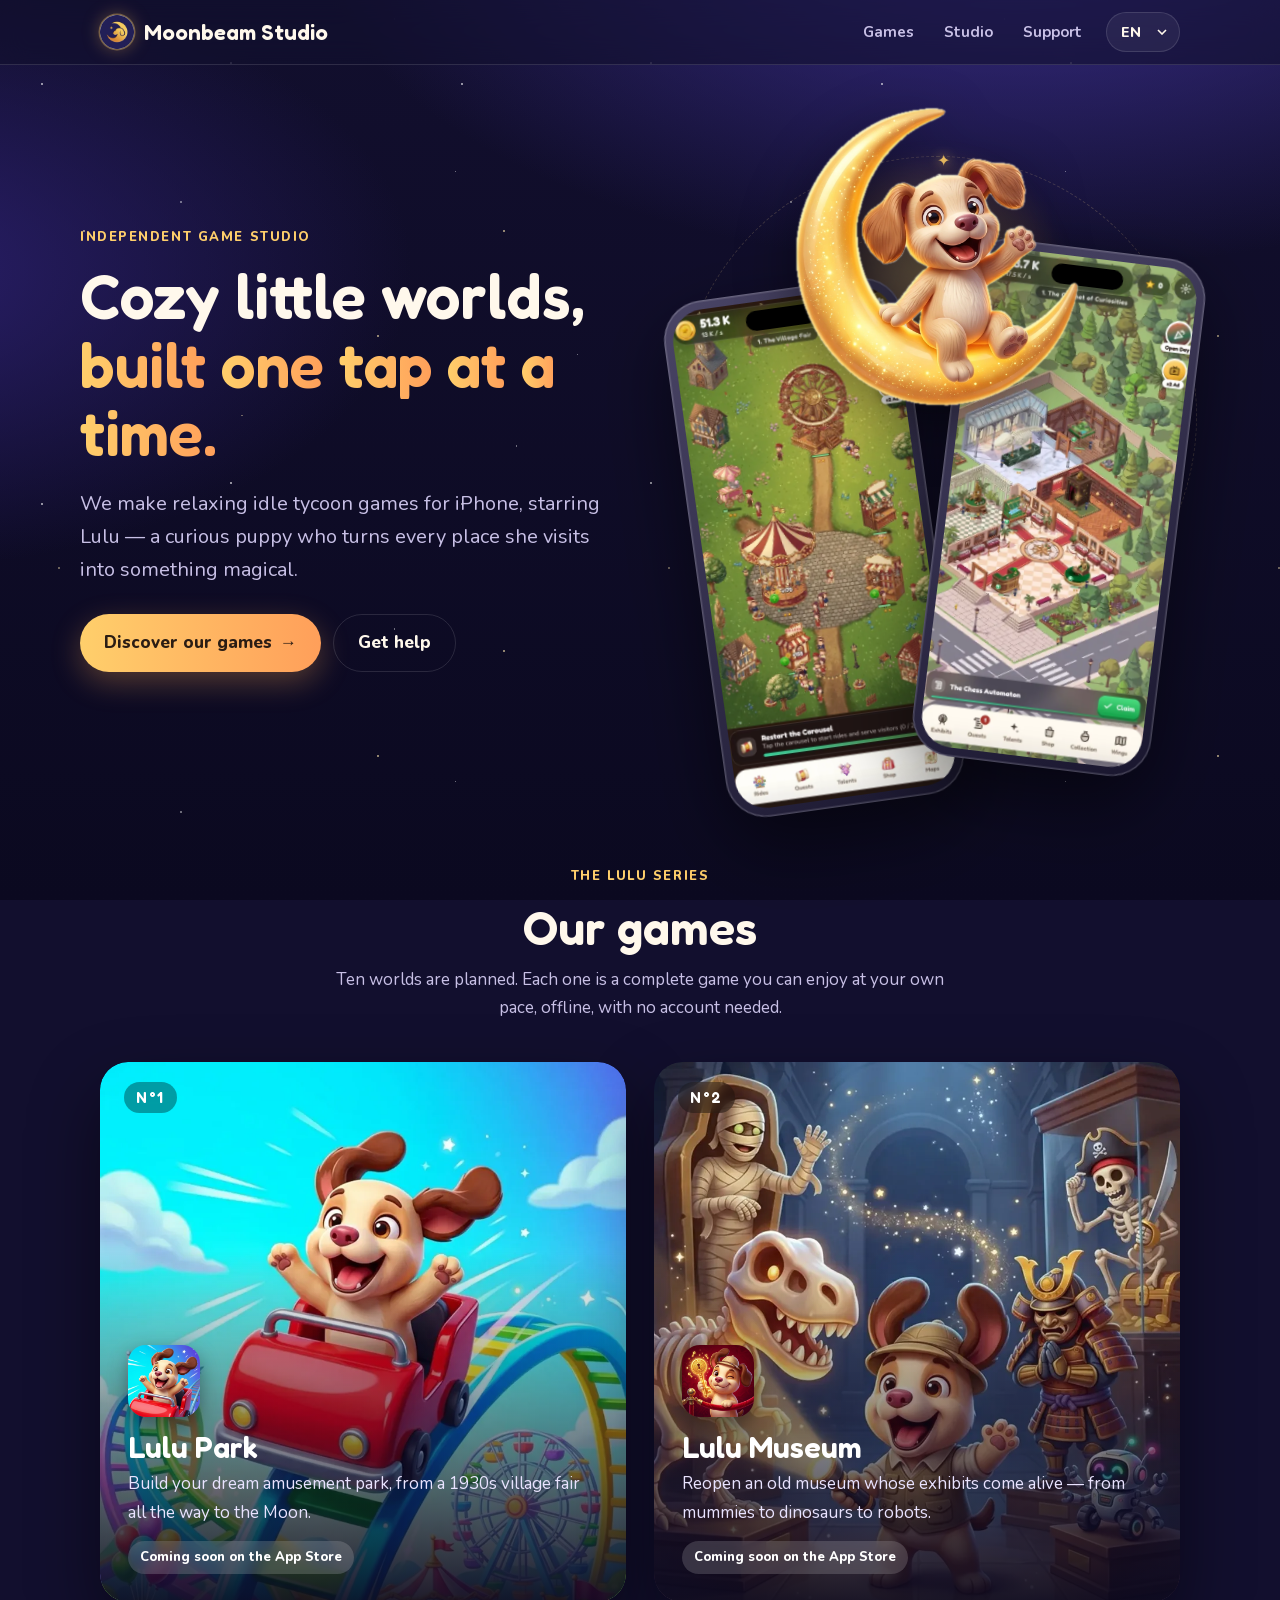
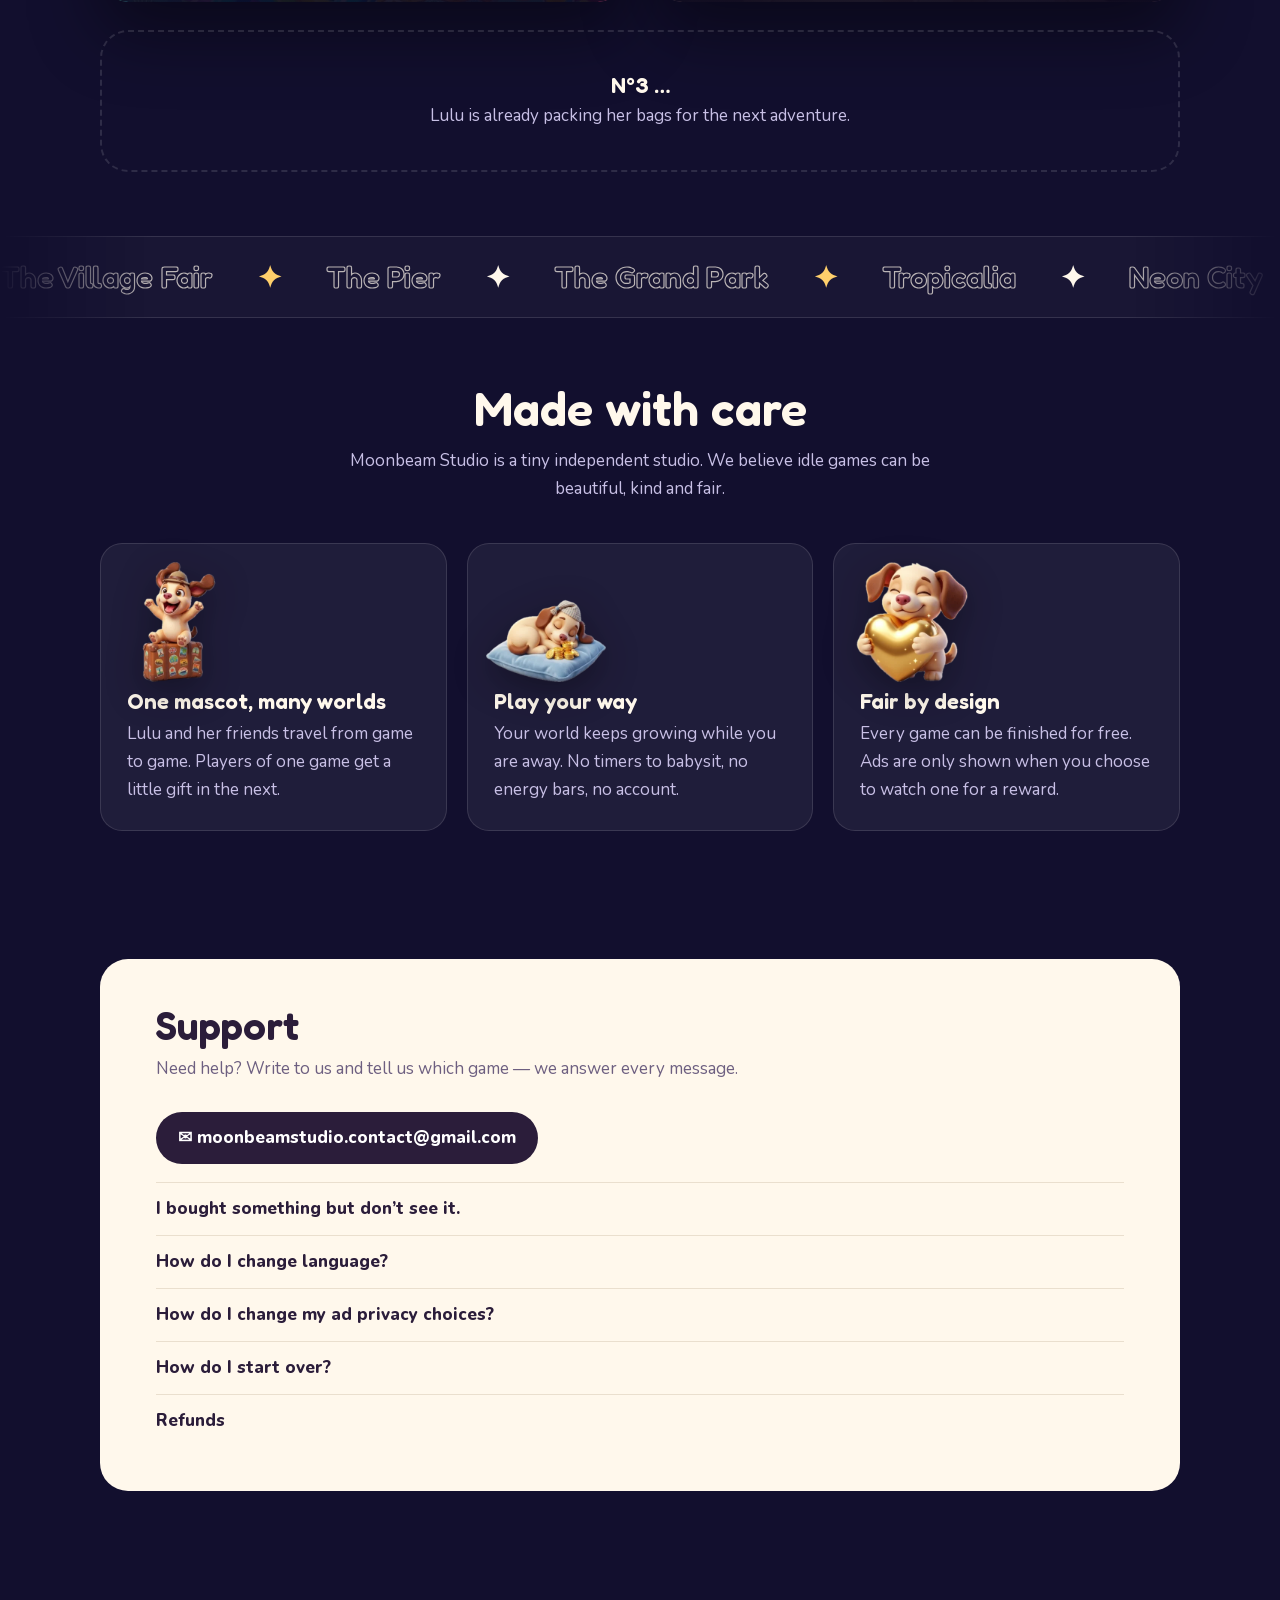
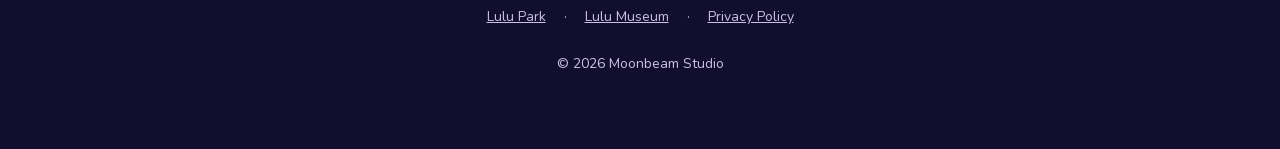
==== commit 9b0d93c7: "7 languages, self-hosted fonts, videos, 404, SEO files, accessibility fixes, automatic App Store bad" ====
--- a/index.html
+++ b/index.html
@@ -10,11 +10,14 @@
 <meta property="og:image" content="https://moonbeamstudio.github.io/img/og-studio.jpg">
 <meta property="og:image:width" content="1200"><meta property="og:image:height" content="630">
 <meta name="twitter:card" content="summary_large_image">
+<link rel="canonical" href="https://moonbeamstudio.github.io/">
+<script type="application/ld+json">{"@context": "https://schema.org", "@type": "Organization", "name": "Moonbeam Studio", "url": "https://moonbeamstudio.github.io/", "logo": "https://moonbeamstudio.github.io/img/logo.png", "email": "moonbeamstudio.contact@gmail.com"}</script>
 <link rel="icon" href="favicon.png">
 <link rel="apple-touch-icon" href="apple-touch-icon.png">
-<link rel="preconnect" href="https://fonts.googleapis.com"><link rel="preconnect" href="https://fonts.gstatic.com" crossorigin>
-<link href="https://fonts.googleapis.com/css2?family=Fredoka:wght@600&family=Nunito:wght@400;700;800&display=swap" rel="stylesheet">
+<link rel="preload" href="fonts/fredoka-600-latin.woff2" as="font" type="font/woff2" crossorigin>
+<link rel="stylesheet" href="fonts.css">
 <link rel="stylesheet" href="style.css">
+<script src="i18n.js"></script>
 <script src="lang.js"></script>
 <script src="motion.js"></script>
 </head>
@@ -22,38 +25,40 @@
 <div class="sky"></div><div class="progress"></div><div class="glow"></div>
 
 <header class="nav"><div class="wrap">
-  <a class="brand" href="./"><img class="logo" src="img/logo.png" alt="" width="34" height="34">Moonbeam Studio</a>
+  <a class="brand" href="./"><img class="logo" src="img/logo-96.png" alt="" width="34" height="34">Moonbeam Studio</a>
   <nav>
-    <a href="#games" class="hide-s"><span lang="en">Games</span><span lang="fr">Jeux</span></a>
-    <a href="#studio" class="hide-s"><span lang="en">Studio</span><span lang="fr">Le studio</span></a>
-    <a href="#support"><span lang="en">Support</span><span lang="fr">Aide</span></a>
-    <button class="lang" aria-label="Language"><span lang="en">FR</span><span lang="fr">EN</span></button>
+    <a href="#games" class="hide-s"><span data-i="t0">Games</span></a>
+    <a href="#studio" class="hide-s"><span data-i="t1">Studio</span></a>
+    <a href="#support"><span data-i="t2">Support</span></a>
+    <label class="lang"><span class="sr">Language</span><select aria-label="Language">
+      <option value="en">EN</option><option value="fr">FR</option><option value="es">ES</option><option value="pt">PT</option><option value="de">DE</option><option value="it">IT</option><option value="ja">日本</option>
+    </select></label>
   </nav>
 </div></header>
 
 <main>
 <div class="wrap hero">
   <div>
-    <span class="eyebrow"><span lang="en">Independent game studio</span><span lang="fr">Studio de jeux indépendant</span></span>
-    <h1 data-words><span lang="en">Cozy little worlds, <em>built one tap at a time.</em></span><span lang="fr">De petits mondes douillets, <em>construits d’un doigt.</em></span></h1>
-    <p class="lead" data-r><span lang="en">We make relaxing idle tycoon games for iPhone, starring Lulu — a curious puppy who turns every place she visits into something magical.</span><span lang="fr">Nous créons des jeux de gestion idle relaxants pour iPhone, avec Lulu, une petite chienne curieuse qui rend magique chaque lieu qu’elle visite.</span></p>
+    <span class="eyebrow"><span data-i="t3">Independent game studio</span></span>
+    <h1 data-words><span data-i="t4">Cozy little worlds, <em>built one tap at a time.</em></span></h1>
+    <p class="lead" data-r><span data-i="t5">We make relaxing idle tycoon games for iPhone, starring Lulu — a curious puppy who turns every place she visits into something magical.</span></p>
     <div class="btns" data-r>
-      <a class="btn gold" href="#games"><span lang="en">Discover our games</span><span lang="fr">Découvrir nos jeux</span> →</a>
-      <a class="btn ghost" href="#support"><span lang="en">Get help</span><span lang="fr">Besoin d’aide ?</span></a>
+      <a class="btn gold" href="#games"><span data-i="t6">Discover our games</span> →</a>
+      <a class="btn ghost" href="#support"><span data-i="t7">Get help</span></a>
     </div>
   </div>
   <div class="stage" aria-hidden="true">
     <div class="orbit"></div><div class="orbit o2"></div><div class="moon"></div><img class="lulu" src="img/lulu-moon.webp" alt="Lulu sitting on the moon">
-    <div class="phone p1"><img src="img/park-1.webp" alt=""></div>
-    <div class="phone p2"><img src="img/museum-1.webp" alt=""></div>
+    <div class="phone p1"><video muted loop playsinline autoplay preload="auto" poster="img/park-1.webp" src="vid/park-1.mp4"></video></div>
+    <div class="phone p2"><video muted loop playsinline autoplay preload="auto" poster="img/museum-1.webp" src="vid/museum-1.mp4"></video></div>
   </div>
 </div>
 
 <section id="games"><div class="wrap">
   <div class="title">
-    <span class="eyebrow"><span lang="en">The Lulu series</span><span lang="fr">La série Lulu</span></span>
-    <h2 data-words><span lang="en">Our games</span><span lang="fr">Nos jeux</span></h2>
-    <p><span lang="en">Ten worlds are planned. Each one is a complete game you can enjoy at your own pace, offline, with no account needed.</span><span lang="fr">Dix mondes sont prévus. Chacun est un jeu complet, à savourer à son rythme, hors ligne et sans compte.</span></p>
+    <span class="eyebrow"><span data-i="t8">The Lulu series</span></span>
+    <h2 data-words><span data-i="t9">Our games</span></h2>
+    <p><span data-i="t10">Ten worlds are planned. Each one is a complete game you can enjoy at your own pace, offline, with no account needed.</span></p>
   </div>
   <div class="games">
     <a class="game" data-tilt data-r href="lulu-park.html">
@@ -62,8 +67,8 @@
       <div class="info">
         <img class="icon" src="img/park-icon.png" alt="Lulu Park icon">
         <h3>Lulu Park</h3>
-        <p><span lang="en">Build your dream amusement park, from a 1930s village fair all the way to the Moon.</span><span lang="fr">Bâtissez le parc d’attractions de vos rêves, de la fête de village des années 30 jusqu’à la Lune.</span></p>
-        <span class="tag"><span lang="en">Coming soon on the App Store</span><span lang="fr">Bientôt sur l’App Store</span></span>
+        <p><span data-i="t11">Build your dream amusement park, from a 1930s village fair all the way to the Moon.</span></p>
+        <!--store:park--><span class="tag"><span data-i="t12">Coming soon on the App Store</span></span><!--/store:park-->
       </div>
     </a>
     <a class="game" data-tilt data-r href="lulu-museum.html">
@@ -72,46 +77,46 @@
       <div class="info">
         <img class="icon" src="img/museum-icon.png" alt="Lulu Museum icon">
         <h3>Lulu Museum</h3>
-        <p><span lang="en">Reopen an old museum whose exhibits come alive — from mummies to dinosaurs to robots.</span><span lang="fr">Rouvrez un vieux musée dont les pièces prennent vie : momies, dinosaures, pirates et robots.</span></p>
-        <span class="tag"><span lang="en">Coming soon on the App Store</span><span lang="fr">Bientôt sur l’App Store</span></span>
+        <p><span data-i="t13">Reopen an old museum whose exhibits come alive — from mummies to dinosaurs to robots.</span></p>
+        <!--store:museum--><span class="tag"><span data-i="t12">Coming soon on the App Store</span></span><!--/store:museum-->
       </div>
     </a>
     <div class="game soon" data-r>
-      <div><b style="font:600 22px Fredoka,sans-serif;color:var(--ink)">N°3 …</b><br><span lang="en">Lulu is already packing her bags for the next adventure.</span><span lang="fr">Lulu prépare déjà ses valises pour la prochaine aventure.</span></div>
+      <div><b style="font:600 22px Fredoka,sans-serif;color:var(--ink)">N°3 …</b><br><span data-i="t14">Lulu is already packing her bags for the next adventure.</span></div>
     </div>
   </div>
 </div></section>
 
-<div class="marquee" aria-hidden="true"><div><span>The Village Fair</span><span>✦</span><span>The Pier</span><span>✦</span><span>The Grand Park</span><span>✦</span><span>Tropicalia</span><span>✦</span><span>Neon City</span><span>✦</span><span>Lunaria</span><span>✦</span><span>Cabinet of Curiosities</span><span>✦</span><span>Egypt of the Pharaohs</span><span>✦</span><span>Dinosaur Hall</span><span>✦</span><span>Age of Pirates</span><span>✦</span><span>Samurai Japan</span><span>✦</span><span>Museum of the Future</span><span>✦</span><span>The Village Fair</span><span>✦</span><span>The Pier</span><span>✦</span><span>The Grand Park</span><span>✦</span><span>Tropicalia</span><span>✦</span><span>Neon City</span><span>✦</span><span>Lunaria</span><span>✦</span><span>Cabinet of Curiosities</span><span>✦</span><span>Egypt of the Pharaohs</span><span>✦</span><span>Dinosaur Hall</span><span>✦</span><span>Age of Pirates</span><span>✦</span><span>Samurai Japan</span><span>✦</span><span>Museum of the Future</span><span>✦</span></div></div>
+<div class="marquee" aria-hidden="true"><div><span><span data-i="t40">The Village Fair</span></span><span>✦</span><span><span data-i="t41">The Pier</span></span><span>✦</span><span><span data-i="t42">The Grand Park</span></span><span>✦</span><span><span data-i="t43">Tropicalia</span></span><span>✦</span><span><span data-i="t44">Neon City</span></span><span>✦</span><span><span data-i="t45">Lunaria</span></span><span>✦</span><span><span data-i="t58">Cabinet of Curiosities</span></span><span>✦</span><span><span data-i="t59">Egypt of the Pharaohs</span></span><span>✦</span><span><span data-i="t60">Dinosaur Hall</span></span><span>✦</span><span><span data-i="t61">Age of Pirates</span></span><span>✦</span><span><span data-i="t62">Samurai Japan</span></span><span>✦</span><span><span data-i="t63">Museum of the Future</span></span><span>✦</span><span><span data-i="t40">The Village Fair</span></span><span>✦</span><span><span data-i="t41">The Pier</span></span><span>✦</span><span><span data-i="t42">The Grand Park</span></span><span>✦</span><span><span data-i="t43">Tropicalia</span></span><span>✦</span><span><span data-i="t44">Neon City</span></span><span>✦</span><span><span data-i="t45">Lunaria</span></span><span>✦</span><span><span data-i="t58">Cabinet of Curiosities</span></span><span>✦</span><span><span data-i="t59">Egypt of the Pharaohs</span></span><span>✦</span><span><span data-i="t60">Dinosaur Hall</span></span><span>✦</span><span><span data-i="t61">Age of Pirates</span></span><span>✦</span><span><span data-i="t62">Samurai Japan</span></span><span>✦</span><span><span data-i="t63">Museum of the Future</span></span><span>✦</span></div></div>
 
 <section id="studio"><div class="wrap">
   <div class="title">
-    <h2 data-words><span lang="en">Made with care</span><span lang="fr">Faits avec soin</span></h2>
-    <p><span lang="en">Moonbeam Studio is a tiny independent studio. We believe idle games can be beautiful, kind and fair.</span><span lang="fr">Moonbeam Studio est un tout petit studio indépendant. Nous pensons qu’un jeu idle peut être beau, bienveillant et honnête.</span></p>
+    <h2 data-words><span data-i="t15">Made with care</span></h2>
+    <p><span data-i="t16">Moonbeam Studio is a tiny independent studio. We believe idle games can be beautiful, kind and fair.</span></p>
   </div>
   <div class="about">
-    <div data-r><img class="ill" src="img/ill-travel.webp" alt="" loading="lazy" width="120" height="120"><b><span lang="en">One mascot, many worlds</span><span lang="fr">Une mascotte, mille mondes</span></b><p><span lang="en">Lulu and her friends travel from game to game. Players of one game get a little gift in the next.</span><span lang="fr">Lulu et ses amis voyagent de jeu en jeu. Les joueurs d’un jeu reçoivent un petit cadeau dans le suivant.</span></p></div>
-    <div data-r><img class="ill" src="img/ill-relax.webp" alt="" loading="lazy" width="120" height="120"><b><span lang="en">Play your way</span><span lang="fr">À votre rythme</span></b><p><span lang="en">Your world keeps growing while you are away. No timers to babysit, no energy bars, no account.</span><span lang="fr">Votre monde grandit même quand vous êtes absent. Pas de minuteurs à surveiller, pas d’énergie, pas de compte.</span></p></div>
-    <div data-r><img class="ill" src="img/ill-heart.webp" alt="" loading="lazy" width="120" height="120"><b><span lang="en">Fair by design</span><span lang="fr">Honnêtes par principe</span></b><p><span lang="en">Every game can be finished for free. Ads are only shown when you choose to watch one for a reward.</span><span lang="fr">Chaque jeu se termine gratuitement. Les pubs ne s’affichent que si vous choisissez d’en regarder une contre une récompense.</span></p></div>
+    <div data-r><img class="ill" src="img/ill-travel.webp" alt="" loading="lazy" width="120" height="120"><b><span data-i="t17">One mascot, many worlds</span></b><p><span data-i="t18">Lulu and her friends travel from game to game. Players of one game get a little gift in the next.</span></p></div>
+    <div data-r><img class="ill" src="img/ill-relax.webp" alt="" loading="lazy" width="120" height="120"><b><span data-i="t19">Play your way</span></b><p><span data-i="t20">Your world keeps growing while you are away. No timers to babysit, no energy bars, no account.</span></p></div>
+    <div data-r><img class="ill" src="img/ill-heart.webp" alt="" loading="lazy" width="120" height="120"><b><span data-i="t21">Fair by design</span></b><p><span data-i="t22">Every game can be finished for free. Ads are only shown when you choose to watch one for a reward.</span></p></div>
   </div>
 </div></section>
 
 <section id="support"><div class="wrap">
   <div class="help" data-r>
-    <h2 data-words><span lang="en">Support</span><span lang="fr">Aide</span></h2>
-    <p class="sub"><span lang="en">Need help? Write to us and tell us which game — we answer every message.</span><span lang="fr">Besoin d’aide ? Écrivez-nous en précisant le jeu : nous répondons à chaque message.</span></p>
+    <h2 data-words><span data-i="t2">Support</span></h2>
+    <p class="sub"><span data-i="t23">Need help? Write to us and tell us which game — we answer every message.</span></p>
     <a class="mail" href="mailto:moonbeamstudio.contact@gmail.com?subject=Support">✉ moonbeamstudio.contact@gmail.com</a>
-    <details><summary><span lang="en">I bought something but don’t see it.</span><span lang="fr">J’ai acheté quelque chose mais je ne le vois pas.</span></summary><p><span lang="en">Open the Shop and tap <i>Restore purchases</i>. Make sure you are signed in with the same Apple Account.</span><span lang="fr">Ouvrez la Boutique et touchez <i>Restaurer mes achats</i>, avec le même compte Apple.</span></p></details>
-    <details><summary><span lang="en">How do I change language?</span><span lang="fr">Comment changer de langue ?</span></summary><p><span lang="en">Menu (⚙) → Language. The game uses your iPhone language by default.</span><span lang="fr">Menu (⚙) → Langue. Le jeu utilise la langue de votre iPhone par défaut.</span></p></details>
-    <details><summary><span lang="en">How do I change my ad privacy choices?</span><span lang="fr">Comment modifier mes choix de confidentialité ?</span></summary><p><span lang="en">Menu (⚙) → Privacy choices, or iOS Settings → Privacy &amp; Security → Tracking.</span><span lang="fr">Menu (⚙) → Choix de confidentialité, ou Réglages iOS → Confidentialité et sécurité → Suivi.</span></p></details>
-    <details><summary><span lang="en">How do I start over?</span><span lang="fr">Comment recommencer ?</span></summary><p><span lang="en">Menu (⚙) → Reset game. Purchases can be restored afterwards.</span><span lang="fr">Menu (⚙) → Effacer la partie. Les achats peuvent être restaurés ensuite.</span></p></details>
-    <details><summary><span lang="en">Refunds</span><span lang="fr">Remboursements</span></summary><p><span lang="en">Purchases are handled by Apple:</span><span lang="fr">Les achats sont gérés par Apple :</span> <a href="https://reportaproblem.apple.com">reportaproblem.apple.com</a></p></details>
+    <details><summary><span data-i="t24">I bought something but don’t see it.</span></summary><p><span data-i="t25">Open the Shop and tap <i>Restore purchases</i>. Make sure you are signed in with the same Apple Account.</span></p></details>
+    <details><summary><span data-i="t26">How do I change language?</span></summary><p><span data-i="t27">Menu (⚙) → Language. The game uses your iPhone language by default.</span></p></details>
+    <details><summary><span data-i="t28">How do I change my ad privacy choices?</span></summary><p><span data-i="t29">Menu (⚙) → Privacy choices, or iOS Settings → Privacy &amp; Security → Tracking.</span></p></details>
+    <details><summary><span data-i="t30">How do I start over?</span></summary><p><span data-i="t31">Menu (⚙) → Reset game. Purchases can be restored afterwards.</span></p></details>
+    <details><summary><span data-i="t32">Refunds</span></summary><p><span data-i="t33">Purchases are handled by Apple:</span> <a href="https://reportaproblem.apple.com">reportaproblem.apple.com</a></p></details>
   </div>
 </div></section>
 </main>
 
 <footer>
-  <a href="lulu-park.html">Lulu Park</a> · <a href="lulu-museum.html">Lulu Museum</a> · <a href="privacy.html"><span lang="en">Privacy Policy</span><span lang="fr">Confidentialité</span></a>
+  <a href="lulu-park.html">Lulu Park</a> · <a href="lulu-museum.html">Lulu Museum</a> · <a href="privacy.html"><span data-i="t34">Privacy Policy</span></a>
   <p>© 2026 Moonbeam Studio</p>
 </footer>
 </body>
--- a/fonts.css
+++ b/fonts.css
@@ -0,0 +1,67 @@
+/* Polices Fredoka et Nunito (SIL Open Font License), servies par le site : aucune requête vers Google */
+@font-face {
+  font-family: 'Fredoka';
+  font-style: normal;
+  font-weight: 600;
+  font-stretch: 100%;
+  font-display: swap;
+  src: url(fonts/fredoka-600-latin-ext.woff2) format('woff2');
+  unicode-range: U+0100-02BA, U+02BD-02C5, U+02C7-02CC, U+02CE-02D7, U+02DD-02FF, U+0304, U+0308, U+0329, U+1D00-1DBF, U+1E00-1E9F, U+1EF2-1EFF, U+2020, U+20A0-20AB, U+20AD-20C4, U+2113, U+2C60-2C7F, U+A720-A7FF;
+}
+@font-face {
+  font-family: 'Fredoka';
+  font-style: normal;
+  font-weight: 600;
+  font-stretch: 100%;
+  font-display: swap;
+  src: url(fonts/fredoka-600-latin.woff2) format('woff2');
+  unicode-range: U+0000-00FF, U+0131, U+0152-0153, U+02BB-02BC, U+02C6, U+02DA, U+02DC, U+0304, U+0308, U+0329, U+2000-206F, U+20AC, U+2122, U+2191, U+2193, U+2212, U+2215, U+FEFF, U+FFFD;
+}
+@font-face {
+  font-family: 'Nunito';
+  font-style: normal;
+  font-weight: 400;
+  font-display: swap;
+  src: url(fonts/nunito-latin-ext.woff2) format('woff2');
+  unicode-range: U+0100-02BA, U+02BD-02C5, U+02C7-02CC, U+02CE-02D7, U+02DD-02FF, U+0304, U+0308, U+0329, U+1D00-1DBF, U+1E00-1E9F, U+1EF2-1EFF, U+2020, U+20A0-20AB, U+20AD-20C4, U+2113, U+2C60-2C7F, U+A720-A7FF;
+}
+@font-face {
+  font-family: 'Nunito';
+  font-style: normal;
+  font-weight: 400;
+  font-display: swap;
+  src: url(fonts/nunito-latin.woff2) format('woff2');
+  unicode-range: U+0000-00FF, U+0131, U+0152-0153, U+02BB-02BC, U+02C6, U+02DA, U+02DC, U+0304, U+0308, U+0329, U+2000-206F, U+20AC, U+2122, U+2191, U+2193, U+2212, U+2215, U+FEFF, U+FFFD;
+}
+@font-face {
+  font-family: 'Nunito';
+  font-style: normal;
+  font-weight: 700;
+  font-display: swap;
+  src: url(fonts/nunito-latin-ext.woff2) format('woff2');
+  unicode-range: U+0100-02BA, U+02BD-02C5, U+02C7-02CC, U+02CE-02D7, U+02DD-02FF, U+0304, U+0308, U+0329, U+1D00-1DBF, U+1E00-1E9F, U+1EF2-1EFF, U+2020, U+20A0-20AB, U+20AD-20C4, U+2113, U+2C60-2C7F, U+A720-A7FF;
+}
+@font-face {
+  font-family: 'Nunito';
+  font-style: normal;
+  font-weight: 700;
+  font-display: swap;
+  src: url(fonts/nunito-latin.woff2) format('woff2');
+  unicode-range: U+0000-00FF, U+0131, U+0152-0153, U+02BB-02BC, U+02C6, U+02DA, U+02DC, U+0304, U+0308, U+0329, U+2000-206F, U+20AC, U+2122, U+2191, U+2193, U+2212, U+2215, U+FEFF, U+FFFD;
+}
+@font-face {
+  font-family: 'Nunito';
+  font-style: normal;
+  font-weight: 800;
+  font-display: swap;
+  src: url(fonts/nunito-latin-ext.woff2) format('woff2');
+  unicode-range: U+0100-02BA, U+02BD-02C5, U+02C7-02CC, U+02CE-02D7, U+02DD-02FF, U+0304, U+0308, U+0329, U+1D00-1DBF, U+1E00-1E9F, U+1EF2-1EFF, U+2020, U+20A0-20AB, U+20AD-20C4, U+2113, U+2C60-2C7F, U+A720-A7FF;
+}
+@font-face {
+  font-family: 'Nunito';
+  font-style: normal;
+  font-weight: 800;
+  font-display: swap;
+  src: url(fonts/nunito-latin.woff2) format('woff2');
+  unicode-range: U+0000-00FF, U+0131, U+0152-0153, U+02BB-02BC, U+02C6, U+02DA, U+02DC, U+0304, U+0308, U+0329, U+2000-206F, U+20AC, U+2122, U+2191, U+2193, U+2212, U+2215, U+FEFF, U+FFFD;
+}
--- a/style.css
+++ b/style.css
@@ -17,8 +17,8 @@
 img { display: block; max-width: 100%; }
 .wrap { max-width: 1120px; margin: 0 auto; padding: 0 20px; }
 
-/* bilingue : <span lang="en">…</span><span lang="fr">…</span> */
-html[data-l="en"] [lang="fr"], html[data-l="fr"] [lang="en"] { display: none !important; }
+/* textes traduits par lang.js (data-i) ; texte réservé aux lecteurs d'écran */
+.sr { position: absolute; width: 1px; height: 1px; overflow: hidden; clip: rect(0 0 0 0); white-space: nowrap; }
 
 /* ciel étoilé */
 .sky { position: fixed; inset: 0; z-index: -1; pointer-events: none;
@@ -51,7 +51,9 @@
 .nav nav { margin-left: auto; display: flex; gap: 18px; align-items: center; }
 .nav nav a { color: var(--muted); text-decoration: none; font-weight: 700; font-size: 15px; }
 .nav nav a:hover { color: var(--ink); }
-.lang { border: 1px solid var(--line); background: none; color: var(--ink); border-radius: 999px; padding: 4px 12px; font: 700 13px "Nunito", sans-serif; cursor: pointer; }
+.lang select { appearance: none; -webkit-appearance: none; border: 1px solid var(--line); background: rgba(255,255,255,.06) url("data:image/svg+xml,%3Csvg xmlns='http://www.w3.org/2000/svg' width='10' height='6'%3E%3Cpath d='M1 1l4 4 4-4' fill='none' stroke='%23fff8ec' stroke-width='1.6'/%3E%3C/svg%3E") no-repeat right 12px center;
+  color: var(--ink); border-radius: 999px; min-height: 40px; padding: 0 30px 0 14px; font: 800 14px "Nunito", sans-serif; cursor: pointer; }
+.lang select option { color: #2b1d3a; }
 @media (max-width: 640px) { .nav nav a.hide-s { display: none; } }
 
 /* héros du studio */
@@ -69,7 +71,7 @@
 /* téléphones (maquettes) */
 .phone { position: relative; width: 240px; aspect-ratio: 1320/2868; border-radius: 40px; padding: 9px;
   background: linear-gradient(145deg, #4a4566, #19162e); box-shadow: 0 30px 80px rgba(0,0,0,.55), inset 0 0 0 1.5px rgba(255,255,255,.18); }
-.phone img { width: 100%; height: 100%; object-fit: cover; border-radius: 32px; }
+.phone img, .phone video { display: block; width: 100%; height: 100%; object-fit: cover; border-radius: 32px; background: #111; }
 .phone::after { content: ""; position: absolute; top: 18px; left: 50%; width: 30%; height: 20px; transform: translateX(-50%); background: #000; border-radius: 999px; }
 .stage { position: relative; height: 560px; }
 .stage .phone { position: absolute; }
@@ -82,7 +84,7 @@
   .hero { grid-template-columns: 1fr; padding-top: 40px; text-align: center; }
   .hero p.lead { margin-inline: auto; } .btns { justify-content: center; }
   .stage { height: 440px; max-width: 420px; margin: 0 auto; width: 100%; }
-  .phone { width: 180px; border-radius: 30px; padding: 7px; } .phone img { border-radius: 24px; }
+  .phone { width: 180px; border-radius: 30px; padding: 7px; } .phone img, .phone video { border-radius: 24px; }
   .moon { width: 120px; height: 120px; left: 35%; }
 }
 
@@ -169,7 +171,13 @@
 footer { padding: 40px 0 60px; color: var(--muted); font-size: 14px; text-align: center; }
 footer a { color: var(--muted); margin: 0 10px; }
 
-@media (prefers-reduced-motion: reduce) { *, *::before, *::after { animation: none !important; transition: none !important; } }
+/* « Réduire les animations » : on garde les fondus, on coupe les mouvements continus et les déplacements */
+@media (prefers-reduced-motion: reduce) {
+  *, *::before, *::after { animation: none !important; }
+  .js [data-r], .js [data-words] .w > span { translate: none !important; rotate: none !important; }
+  .js [data-words] .w > span { opacity: 0; transition: opacity .8s ease; }
+  .js [data-words].in .w > span { opacity: 1; }
+}
 
 /* ===== motion design (motion.js) ===== */
 .progress { position: fixed; top: 0; left: 0; right: 0; height: 3px; z-index: 30; transform-origin: 0 50%; transform: scaleX(0);
@@ -282,3 +290,68 @@
 .legal table { width: 100%; border-collapse: collapse; font-size: 14px; margin: 8px 0; }
 .legal th, .legal td { text-align: left; vertical-align: top; padding: 8px; border-bottom: 1px solid #eadfce; }
 .legal .table-wrap { overflow-x: auto; }
+
+/* performances : calques composités pour ce qui bouge en continu, effets coûteux allégés sur téléphone */
+.sky::before, .sky::after, .lulu, .stage .phone, .moon, .orbit, .glow, .marquee div { will-change: transform, opacity; }
+@media (max-width: 860px), (pointer: coarse) {
+  .nav { backdrop-filter: none; -webkit-backdrop-filter: none; background: rgba(18,15,46,.92); }
+  .t-park .nav { background: rgba(12,45,63,.94); }
+  .ghero > img.bg { filter: none; opacity: .25; }
+  .glow { display: none; }
+  .sky::after { display: none; }
+  .stage .p1 { transform: rotate(-8deg) translate(calc(var(--my, 0) * -40px), calc(var(--my, 0) * 30px)); }
+  .stage .p2 { transform: rotate(7deg) translate(calc(var(--my, 0) * 40px), calc(var(--my, 0) * 30px)); }
+  .lulu { transform: translateY(calc(var(--my, 0) * -40px)); }
+  .rail.on .shots { padding: 10px 8vw 30px; gap: 36px; }
+}
+
+/* cartes en 3D : le navigateur ne découpe plus les coins arrondis (overflow) pendant l'inclinaison,
+   donc chaque calque porte lui-même ses coins, et l'image ne grossit plus au survol */
+.game > img, .game::before, .game::after { border-radius: inherit; }
+.game:hover > img { transform: none; }
+.game[data-tilt] { transform-style: flat; }
+
+/* ===== pages des jeux : orbite de Lulu, époques colorées ===== */
+.posterbox { grid-column: 3; grid-row: 1 / span 2; position: relative; width: 100%; }
+.ghero .poster { grid-column: auto; grid-row: auto; position: relative; z-index: 1; transform: rotate(2.5deg) translate(calc(var(--mx, 0) * -18px), calc(var(--my, 0) * -14px)); animation: none; }
+.ring { position: absolute; inset: -4% -16%; border-radius: 50%; border: 1px dashed rgba(255,220,150,.22); animation: spin 70s linear infinite; z-index: 2; pointer-events: none;
+  translate: calc(var(--mx, 0) * 26px) calc(var(--my, 0) * 18px); transition: translate .5s ease-out; }
+.sat { position: absolute; left: 50%; top: 50%; width: 0; height: 0; transform: rotate(var(--a)) translateX(min(250px, 33vw)) rotate(calc(-1 * var(--a))); }
+.sat img { position: absolute; max-width: none; width: 74px; left: -37px; top: -50px; filter: drop-shadow(0 8px 12px rgba(0,0,0,.45)); animation: spin 70s linear infinite reverse, bob 3s ease-in-out infinite; }
+.sat:nth-child(2n) img { animation-delay: 0s, -1.5s; }
+@keyframes bob { 50% { translate: 0 -10px; } }
+@media (max-width: 860px) { .posterbox { grid-column: 1; grid-row: 1; max-width: 300px; } .ring { inset: -6% -14%; } .sat { transform: rotate(var(--a)) translateX(min(190px, 46vw)) rotate(calc(-1 * var(--a))); } .sat img { width: 54px; left: -27px; top: -36px; } }
+
+.rail .sticky { transition: background-color .8s; background: radial-gradient(60% 55% at 50% 58%, color-mix(in srgb, var(--tint, transparent) 45%, transparent), transparent 75%); }
+.rail.on .sticky { transition: background .8s; }
+.shots figure .phone { transition: scale .5s cubic-bezier(.2,.7,.2,1), filter .5s, rotate .5s; }
+.rail.on .shots figure:not(.cur) .phone { scale: .92; filter: saturate(.7) brightness(.8); }
+.rail.on .shots figure.cur .phone { scale: 1.03; rotate: 0deg; box-shadow: 0 30px 80px rgba(0,0,0,.55), 0 0 60px color-mix(in srgb, var(--tint, #fff) 60%, transparent), inset 0 0 0 1.5px rgba(255,255,255,.25); }
+figcaption { display: flex; align-items: center; justify-content: center; gap: 8px; }
+figcaption .mini { width: 40px; height: 40px; object-fit: contain; transition: transform .5s cubic-bezier(.3,1.6,.5,1); }
+.rail.on figure.cur figcaption { color: var(--ink); }
+.rail.on figure.cur figcaption .mini { transform: translateY(-6px) scale(1.25) rotate(-6deg); }
+.feats .ill { width: 110px; height: 110px; object-fit: contain; margin: -6px 0 2px; filter: drop-shadow(0 10px 16px rgba(0,0,0,.4)); transition: transform .5s cubic-bezier(.3,1.6,.5,1); }
+.feats div:hover .ill { transform: translateY(-8px) rotate(-6deg) scale(1.08); }
+.feats [data-tilt] { transform: perspective(900px) rotateX(var(--rx, 0deg)) rotateY(var(--ry, 0deg)); }
+
+/* ===== corrections de l'audit ===== */
+/* rien ne dépasse sur les côtés (iPhone de droite, orbites), quel que soit l'écran */
+main { overflow-x: clip; }
+@media (max-width: 1200px) { .orbit { width: 440px; height: 440px; margin: -220px 0 0 -220px; } .orbit.o2 { width: 320px; height: 320px; margin: -160px 0 0 -160px; } }
+/* zones à toucher d'au moins 44 px */
+.nav nav a { display: inline-flex; align-items: center; min-height: 44px; padding: 0 6px; }
+.help summary { display: flex; align-items: center; gap: 8px; min-height: 44px; list-style-position: inside; }
+.help details { padding: 4px 0; }
+footer a { display: inline-block; padding: 10px 4px; }
+/* focus visible au clavier */
+:focus-visible { outline: 3px solid var(--gold); outline-offset: 3px; border-radius: 10px; }
+.help :focus-visible, .legal :focus-visible { outline-color: #b8322a; }
+/* confidentialité : la section dans la langue du site (français si FR, anglais sinon) */
+html[data-l="fr"] .legal #en, html:not([data-l="fr"]) .legal #fr { display: none; }
+.legal p[data-i]:empty { display: none; }
+/* japonais : polices du système pour les caractères absents de Fredoka/Nunito */
+html[lang="ja"] body, html[lang="ja"] h1, html[lang="ja"] h2, html[lang="ja"] h3 { font-family: "Fredoka", "Nunito", "Hiragino Maru Gothic ProN", "Hiragino Sans", "Yu Gothic", sans-serif; }
+a.store:hover { transform: translateY(-2px); } .store { transition: transform .2s; }
+.brand { min-height: 44px; }
+.legal .toc a { padding: 11px 18px; }
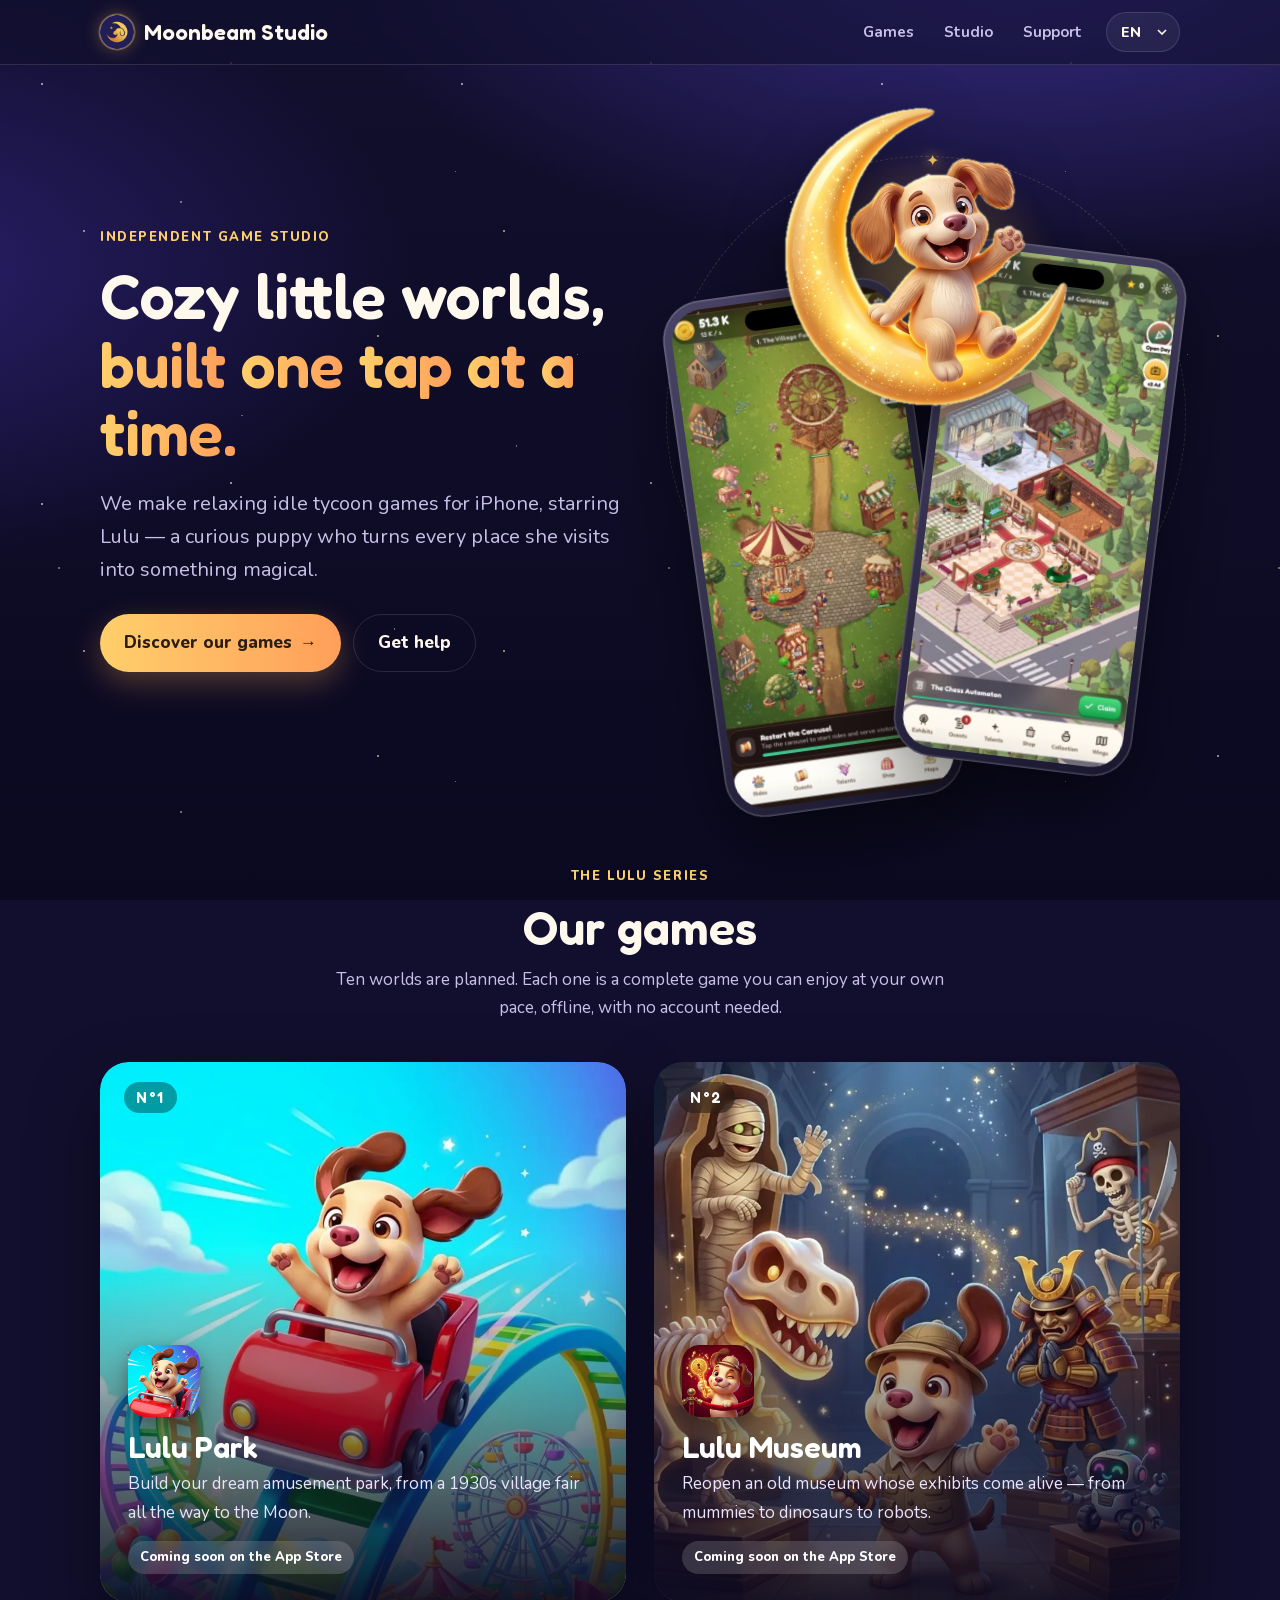
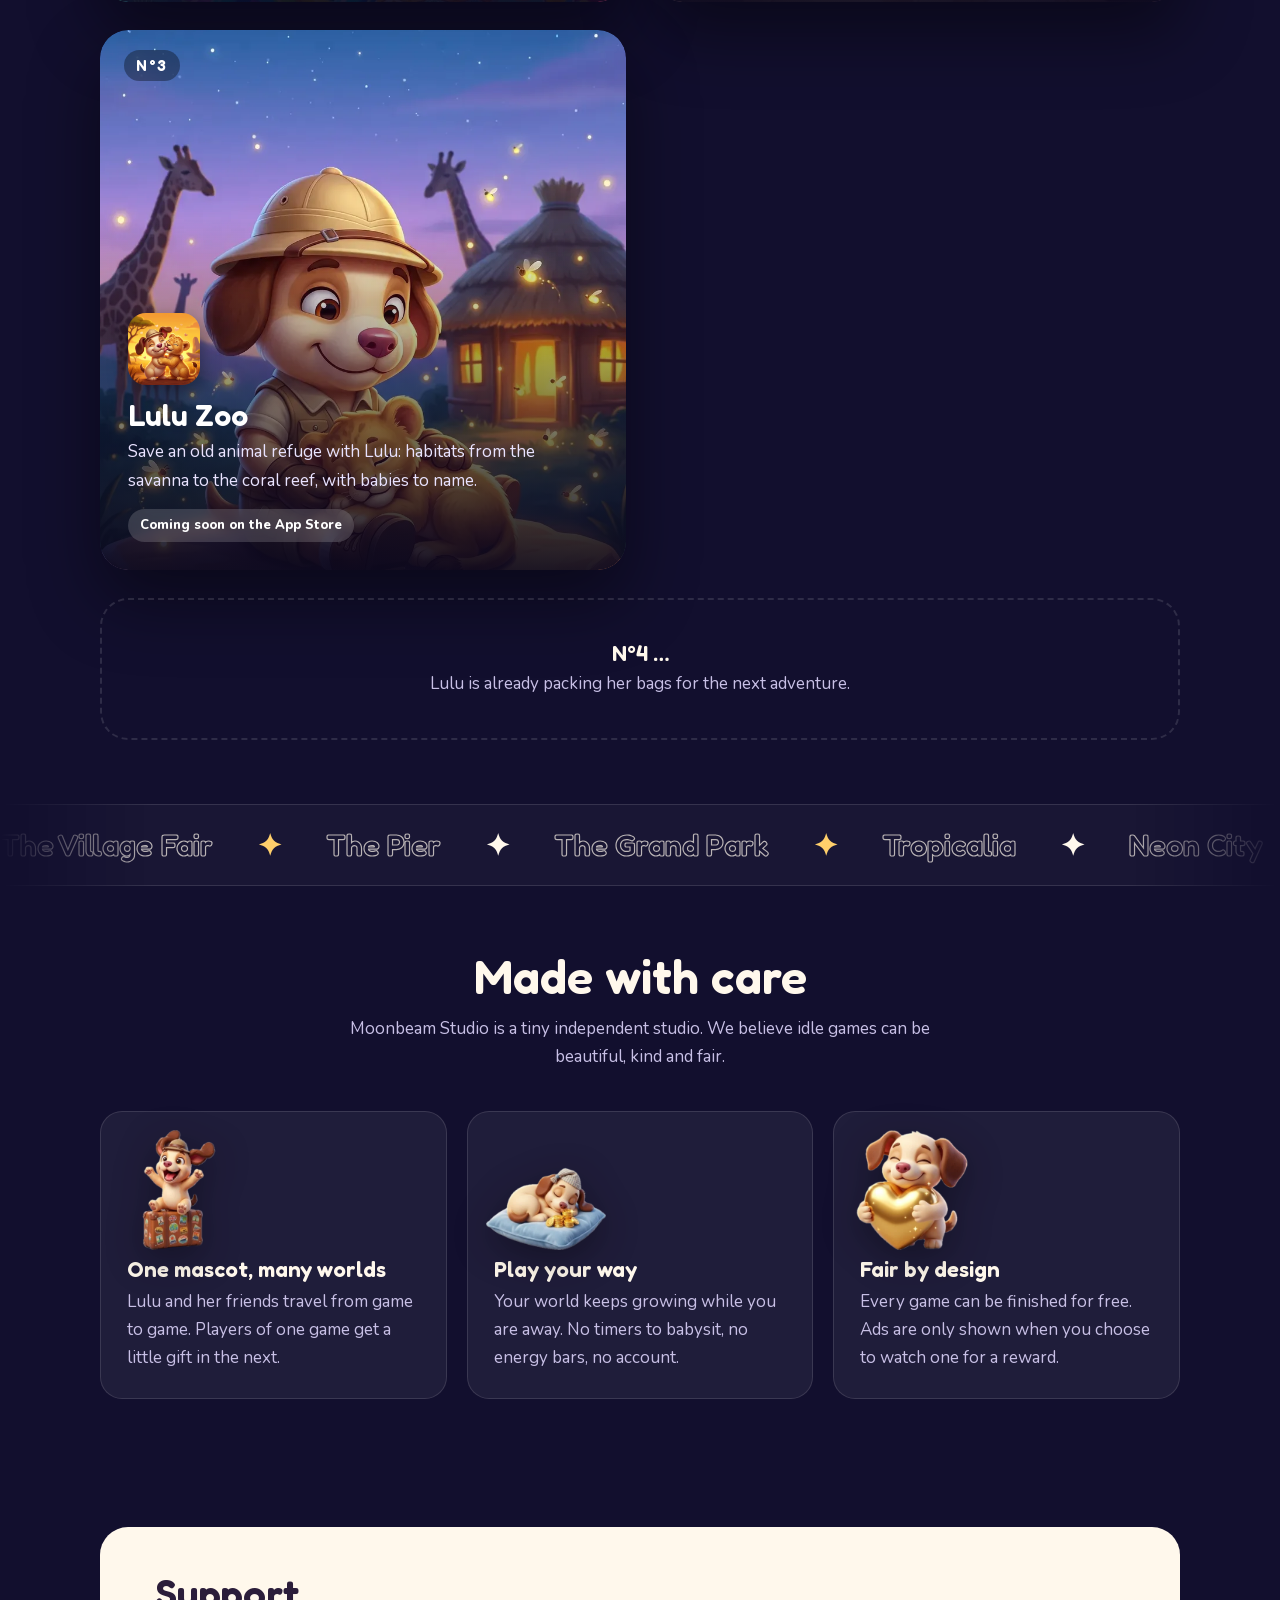
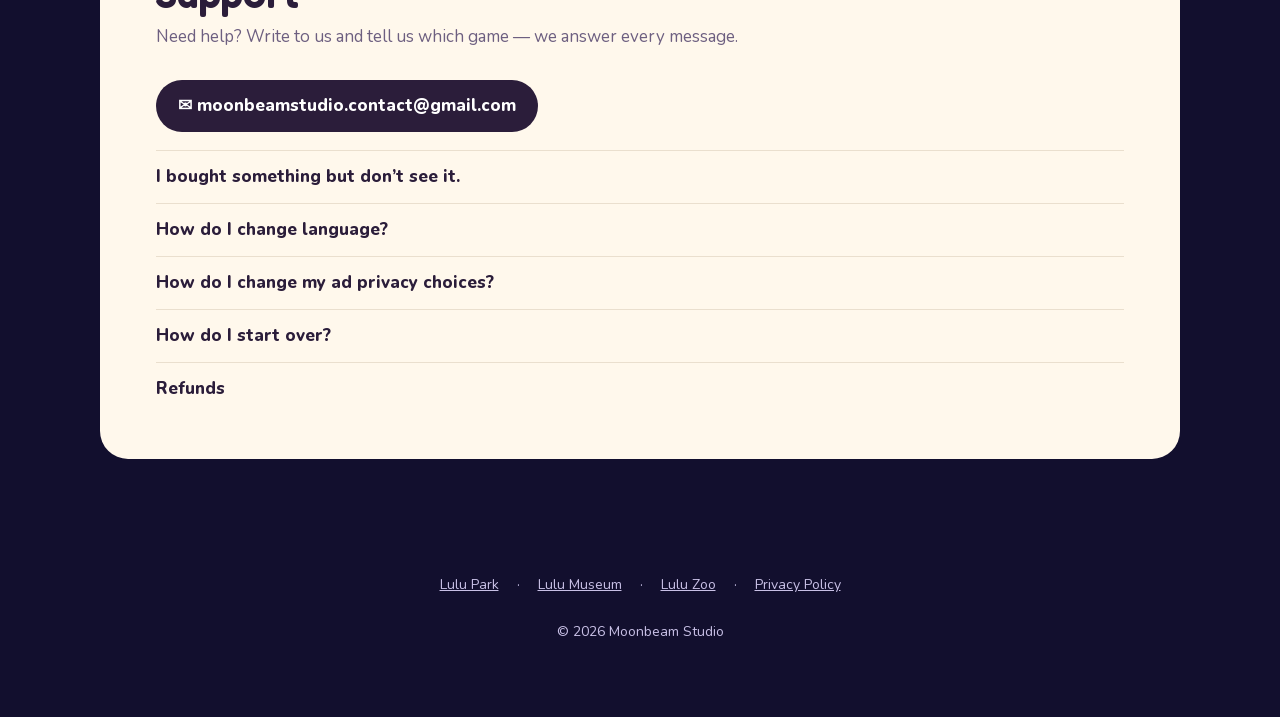
==== commit 0ee5ee21: "Lulu Zoo: new game page, home card, region videos, share images, 7 languages" ====
--- a/index.html
+++ b/index.html
@@ -4,7 +4,7 @@
 <meta charset="utf-8">
 <meta name="viewport" content="width=device-width, initial-scale=1">
 <title>Moonbeam Studio · Cozy idle games starring Lulu</title>
-<meta name="description" content="Moonbeam Studio makes cozy idle tycoon games starring Lulu the puppy: Lulu Park and Lulu Museum. Support, FAQ and contact.">
+<meta name="description" content="Moonbeam Studio makes cozy idle tycoon games starring Lulu the puppy: Lulu Park, Lulu Museum and Lulu Zoo. Support, FAQ and contact.">
 <meta property="og:title" content="Moonbeam Studio">
 <meta property="og:description" content="Cozy idle worlds starring Lulu the puppy.">
 <meta property="og:image" content="https://moonbeamstudio.github.io/img/og-studio.jpg">
@@ -81,13 +81,23 @@
         <!--store:museum--><span class="tag"><span data-i="t12">Coming soon on the App Store</span></span><!--/store:museum-->
       </div>
     </a>
+    <a class="game" data-tilt data-r href="lulu-zoo.html">
+      <img src="img/zoo-hero.webp" alt="" loading="lazy">
+      <span class="num">N°3</span>
+      <div class="info">
+        <img class="icon" src="img/zoo-icon.png" alt="Lulu Zoo icon">
+        <h3>Lulu Zoo</h3>
+        <p><span data-i="t83">Save an old animal refuge with Lulu: habitats from the savanna to the coral reef, with babies to name.</span></p>
+        <!--store:zoo--><span class="tag"><span data-i="t12">Coming soon on the App Store</span></span><!--/store:zoo-->
+      </div>
+    </a>
     <div class="game soon" data-r>
-      <div><b style="font:600 22px Fredoka,sans-serif;color:var(--ink)">N°3 …</b><br><span data-i="t14">Lulu is already packing her bags for the next adventure.</span></div>
+      <div><b style="font:600 22px Fredoka,sans-serif;color:var(--ink)">N°4 …</b><br><span data-i="t14">Lulu is already packing her bags for the next adventure.</span></div>
     </div>
   </div>
 </div></section>
 
-<div class="marquee" aria-hidden="true"><div><span><span data-i="t40">The Village Fair</span></span><span>✦</span><span><span data-i="t41">The Pier</span></span><span>✦</span><span><span data-i="t42">The Grand Park</span></span><span>✦</span><span><span data-i="t43">Tropicalia</span></span><span>✦</span><span><span data-i="t44">Neon City</span></span><span>✦</span><span><span data-i="t45">Lunaria</span></span><span>✦</span><span><span data-i="t58">Cabinet of Curiosities</span></span><span>✦</span><span><span data-i="t59">Egypt of the Pharaohs</span></span><span>✦</span><span><span data-i="t60">Dinosaur Hall</span></span><span>✦</span><span><span data-i="t61">Age of Pirates</span></span><span>✦</span><span><span data-i="t62">Samurai Japan</span></span><span>✦</span><span><span data-i="t63">Museum of the Future</span></span><span>✦</span><span><span data-i="t40">The Village Fair</span></span><span>✦</span><span><span data-i="t41">The Pier</span></span><span>✦</span><span><span data-i="t42">The Grand Park</span></span><span>✦</span><span><span data-i="t43">Tropicalia</span></span><span>✦</span><span><span data-i="t44">Neon City</span></span><span>✦</span><span><span data-i="t45">Lunaria</span></span><span>✦</span><span><span data-i="t58">Cabinet of Curiosities</span></span><span>✦</span><span><span data-i="t59">Egypt of the Pharaohs</span></span><span>✦</span><span><span data-i="t60">Dinosaur Hall</span></span><span>✦</span><span><span data-i="t61">Age of Pirates</span></span><span>✦</span><span><span data-i="t62">Samurai Japan</span></span><span>✦</span><span><span data-i="t63">Museum of the Future</span></span><span>✦</span></div></div>
+<div class="marquee" aria-hidden="true"><div><span><span data-i="t40">The Village Fair</span></span><span>✦</span><span><span data-i="t41">The Pier</span></span><span>✦</span><span><span data-i="t42">The Grand Park</span></span><span>✦</span><span><span data-i="t43">Tropicalia</span></span><span>✦</span><span><span data-i="t44">Neon City</span></span><span>✦</span><span><span data-i="t45">Lunaria</span></span><span>✦</span><span><span data-i="t58">Cabinet of Curiosities</span></span><span>✦</span><span><span data-i="t59">Egypt of the Pharaohs</span></span><span>✦</span><span><span data-i="t60">Dinosaur Hall</span></span><span>✦</span><span><span data-i="t61">Age of Pirates</span></span><span>✦</span><span><span data-i="t62">Samurai Japan</span></span><span>✦</span><span><span data-i="t63">Museum of the Future</span></span><span>✦</span><span><span data-i="t86">The Savanna</span></span><span>✦</span><span><span data-i="t87">The Amazon Jungle</span></span><span>✦</span><span><span data-i="t88">The Ice Floe</span></span><span>✦</span><span><span data-i="t89">The Australian Bush</span></span><span>✦</span><span><span data-i="t90">The Mountains of Asia</span></span><span>✦</span><span><span data-i="t91">The Reef and the Ark</span></span><span>✦</span><span><span data-i="t40">The Village Fair</span></span><span>✦</span><span><span data-i="t41">The Pier</span></span><span>✦</span><span><span data-i="t42">The Grand Park</span></span><span>✦</span><span><span data-i="t43">Tropicalia</span></span><span>✦</span><span><span data-i="t44">Neon City</span></span><span>✦</span><span><span data-i="t45">Lunaria</span></span><span>✦</span><span><span data-i="t58">Cabinet of Curiosities</span></span><span>✦</span><span><span data-i="t59">Egypt of the Pharaohs</span></span><span>✦</span><span><span data-i="t60">Dinosaur Hall</span></span><span>✦</span><span><span data-i="t61">Age of Pirates</span></span><span>✦</span><span><span data-i="t62">Samurai Japan</span></span><span>✦</span><span><span data-i="t63">Museum of the Future</span></span><span>✦</span><span><span data-i="t86">The Savanna</span></span><span>✦</span><span><span data-i="t87">The Amazon Jungle</span></span><span>✦</span><span><span data-i="t88">The Ice Floe</span></span><span>✦</span><span><span data-i="t89">The Australian Bush</span></span><span>✦</span><span><span data-i="t90">The Mountains of Asia</span></span><span>✦</span><span><span data-i="t91">The Reef and the Ark</span></span><span>✦</span></div></div>
 
 <section id="studio"><div class="wrap">
   <div class="title">
@@ -116,7 +126,7 @@
 </main>
 
 <footer>
-  <a href="lulu-park.html">Lulu Park</a> · <a href="lulu-museum.html">Lulu Museum</a> · <a href="privacy.html"><span data-i="t34">Privacy Policy</span></a>
+  <a href="lulu-park.html">Lulu Park</a> · <a href="lulu-museum.html">Lulu Museum</a> · <a href="lulu-zoo.html">Lulu Zoo</a> · <a href="privacy.html"><span data-i="t34">Privacy Policy</span></a>
   <p>© 2026 Moonbeam Studio</p>
 </footer>
 </body>
--- a/style.css
+++ b/style.css
@@ -10,7 +10,6 @@
 body {
   margin: 0; background: var(--night); color: var(--ink);
   font: 17px/1.65 "Nunito", -apple-system, BlinkMacSystemFont, "Segoe UI", sans-serif;
-  overflow-x: hidden;
 }
 h1, h2, h3, .brand { font-family: "Fredoka", "Nunito", sans-serif; font-weight: 600; line-height: 1.1; margin: 0; }
 a { color: var(--gold); }
@@ -57,7 +56,7 @@
 @media (max-width: 640px) { .nav nav a.hide-s { display: none; } }
 
 /* héros du studio */
-.hero { padding: 72px 0 40px; display: grid; grid-template-columns: 1.05fr 1fr; gap: 40px; align-items: center; }
+.hero { padding: 72px 20px 40px; display: grid; grid-template-columns: 1.05fr 1fr; gap: 40px; align-items: center; }
 .eyebrow { display: inline-block; font-weight: 800; letter-spacing: .12em; text-transform: uppercase; font-size: 13px; color: var(--gold); margin-bottom: 14px; }
 .hero h1 { font-size: clamp(40px, 5.6vw, 62px); }
 .hero h1 em { font-style: normal; background: linear-gradient(90deg, var(--gold), var(--gold2)); -webkit-background-clip: text; background-clip: text; color: transparent; }
@@ -145,8 +144,9 @@
 }
 .store { display: inline-flex; align-items: center; gap: 10px; background: #000; color: #fff; border-radius: 14px; padding: 10px 18px; text-decoration: none; border: 1px solid rgba(255,255,255,.3); }
 .store svg { width: 26px; height: 26px; fill: #fff; }
-.store small { display: block; font-size: 11px; line-height: 1; opacity: .8; }
-.store b { font: 600 19px "Fredoka", sans-serif; line-height: 1.1; }
+.store small { display: block; font-size: 11px; line-height: 1.1; opacity: .85; white-space: nowrap; }
+.store b { display: block; font: 600 19px "Fredoka", sans-serif; line-height: 1.1; white-space: nowrap; }
+.store { min-height: 52px; padding: 8px 20px 8px 16px; }
 
 .feats { display: grid; grid-template-columns: repeat(3, 1fr); gap: 20px; }
 .feats div { background: var(--card); border: 1px solid var(--line); border-radius: 22px; padding: 24px; }
@@ -174,6 +174,8 @@
 /* « Réduire les animations » : on garde les fondus, on coupe les mouvements continus et les déplacements */
 @media (prefers-reduced-motion: reduce) {
   *, *::before, *::after { animation: none !important; }
+  .ring, .orbit { animation: spinT 90s linear infinite !important; }
+  .sat img { animation: spinT 90s linear infinite reverse !important; }
   .js [data-r], .js [data-words] .w > span { translate: none !important; rotate: none !important; }
   .js [data-words] .w > span { opacity: 0; transition: opacity .8s ease; }
   .js [data-words].in .w > span { opacity: 1; }
@@ -184,7 +186,7 @@
   background: linear-gradient(90deg, var(--gold), var(--gold2)); box-shadow: 0 0 12px var(--gold2); }
 .glow { position: fixed; left: 0; top: 0; width: 600px; height: 600px; border-radius: 50%; pointer-events: none; z-index: 0;
   background: radial-gradient(circle, rgba(255,200,120,.10), transparent 60%); transition: transform .2s ease-out; transform: translate(-999px,-999px); }
-main, footer, .nav { position: relative; z-index: 1; }
+main, footer { position: relative; z-index: 1; }
 .nav { z-index: 10; }
 
 /* étoiles filantes */
@@ -275,6 +277,10 @@
 /* Lulu Museum : nuit au musée, bleu profond et or des vitrines */
 .t-museum { --night: #13122b; --night-end: #0a0918; --sky1: #2d2a6e; --sky2: #5a3a1c; --gold: #ffcf6b; --gold2: #e89a3c; --muted: #d4cbe8; }
 .t-museum .glow { background: radial-gradient(circle, rgba(255,190,100,.16), transparent 60%); }
+/* Lulu Zoo : soir sur le sanctuaire, vert profond et lagon */
+.t-zoo { --night: #0f2a22; --night-end: #071a14; --sky1: #1f7a5a; --sky2: #8a5a2a; --gold: #ffd36b; --gold2: #ff9a5a; --muted: #cfe8d8; }
+.t-zoo .glow { background: radial-gradient(circle, rgba(140,230,170,.14), transparent 60%); }
+.t-zoo .nav { background: rgba(15,42,34,.6); }
 .t-park .ghero::before { background: linear-gradient(90deg, var(--night) 10%, rgba(12,45,63,.55) 60%, rgba(12,45,63,.25)), linear-gradient(transparent 70%, var(--night)); }
 
 /* ===== page Confidentialité ===== */
@@ -314,12 +320,13 @@
 /* ===== pages des jeux : orbite de Lulu, époques colorées ===== */
 .posterbox { grid-column: 3; grid-row: 1 / span 2; position: relative; width: 100%; }
 .ghero .poster { grid-column: auto; grid-row: auto; position: relative; z-index: 1; transform: rotate(2.5deg) translate(calc(var(--mx, 0) * -18px), calc(var(--my, 0) * -14px)); animation: none; }
-.ring { position: absolute; inset: -4% -16%; border-radius: 50%; border: 1px dashed rgba(255,220,150,.22); animation: spin 70s linear infinite; z-index: 2; pointer-events: none;
+.ring { position: absolute; inset: -4% -16%; border-radius: 50%; border: 1px dashed rgba(255,220,150,.22); animation: spinT 70s linear infinite; z-index: 2; pointer-events: none;
   translate: calc(var(--mx, 0) * 26px) calc(var(--my, 0) * 18px); transition: translate .5s ease-out; }
 .sat { position: absolute; left: 50%; top: 50%; width: 0; height: 0; transform: rotate(var(--a)) translateX(min(250px, 33vw)) rotate(calc(-1 * var(--a))); }
-.sat img { position: absolute; max-width: none; width: 74px; left: -37px; top: -50px; filter: drop-shadow(0 8px 12px rgba(0,0,0,.45)); animation: spin 70s linear infinite reverse, bob 3s ease-in-out infinite; }
+.sat img { position: absolute; max-width: none; width: 74px; left: -37px; top: -50px; filter: drop-shadow(0 8px 12px rgba(0,0,0,.45)); animation: spinT 70s linear infinite reverse, bob 3s ease-in-out infinite; }
 .sat:nth-child(2n) img { animation-delay: 0s, -1.5s; }
 @keyframes bob { 50% { translate: 0 -10px; } }
+@keyframes spinT { from { transform: rotate(0deg); } to { transform: rotate(360deg); } }
 @media (max-width: 860px) { .posterbox { grid-column: 1; grid-row: 1; max-width: 300px; } .ring { inset: -6% -14%; } .sat { transform: rotate(var(--a)) translateX(min(190px, 46vw)) rotate(calc(-1 * var(--a))); } .sat img { width: 54px; left: -27px; top: -36px; } }
 
 .rail .sticky { transition: background-color .8s; background: radial-gradient(60% 55% at 50% 58%, color-mix(in srgb, var(--tint, transparent) 45%, transparent), transparent 75%); }
@@ -355,3 +362,43 @@
 a.store:hover { transform: translateY(-2px); } .store { transition: transform .2s; }
 .brand { min-height: 44px; }
 .legal .toc a { padding: 11px 18px; }
+
+/* ===== iPhone (relevé au simulateur iPhone 17 Pro) ===== */
+/* Safari iOS : « overflow-x: hidden » sur body casse la barre du haut collante ; « clip » coupe sans créer de zone de défilement */
+body { overflow-x: clip; }
+.brand { white-space: nowrap; }
+.mail { max-width: 100%; overflow-wrap: anywhere; }
+@media (max-width: 600px) {
+  .brand { font-size: 19px; gap: 8px; }
+  .nav nav { gap: 10px; }
+  .hero { padding-top: 28px; gap: 10px; }
+  .hero p.lead { font-size: 17px; }
+  /* accueil : les deux iPhone tiennent dans l'écran, Lulu au-dessus */
+  .stage { height: 440px; max-width: 360px; }
+  .stage .phone { width: 150px; border-radius: 26px; padding: 6px; }
+  .stage .phone img, .stage .phone video { border-radius: 21px; }
+  .stage .p1 { left: 6%; top: 150px; } .stage .p2 { right: 6%; top: 120px; }
+  .lulu { width: 200px; margin-left: -100px; top: -6px; }
+  .orbit { width: 300px; height: 300px; margin: -150px 0 0 -150px; }
+  .mail { font-size: 15px; padding: 12px 18px; }
+  .help { padding: 32px 20px; }
+  .game .info { padding: 22px; }
+  .game h3 { font-size: 26px; }
+  /* pages des jeux : le texte d'abord, l'affiche plus petite en dessous */
+  .ghero { padding: 24px 0 20px; }
+  .ghero .wrap { gap: 16px; }
+  .posterbox { grid-row: 3; max-width: 230px; }
+  .ghero .icon { margin-top: 0; width: 84px; height: 84px; border-radius: 20px; }
+  .ghero p { font-size: 17px; }
+  /* carrousel des époques : iPhone centré, assez petit pour laisser la place au titre et au nom sous la barre de Safari */
+  .rail.on .sticky { height: 100svh; padding-bottom: 70px; }
+  .rail.on .shots { gap: 28px; padding: 6px calc(50vw - 95px) 20px; }
+  .rail.on .shots .phone { width: 190px; }
+  .rail .title h2 { font-size: 28px; }
+  .rail .shots figure:nth-child(even) { translate: 0 12px; }
+}
+.nav { position: sticky; top: 0; z-index: 10; }
+.hero > *, .ghero .wrap > * { min-width: 0; }
+.mail { display: inline-flex; align-items: center; gap: 8px; }
+.rail.on .sticky { padding-top: 64px; }
+@media (max-width: 600px) { .rail.on .sticky { justify-content: flex-start; padding-top: 84px; } }
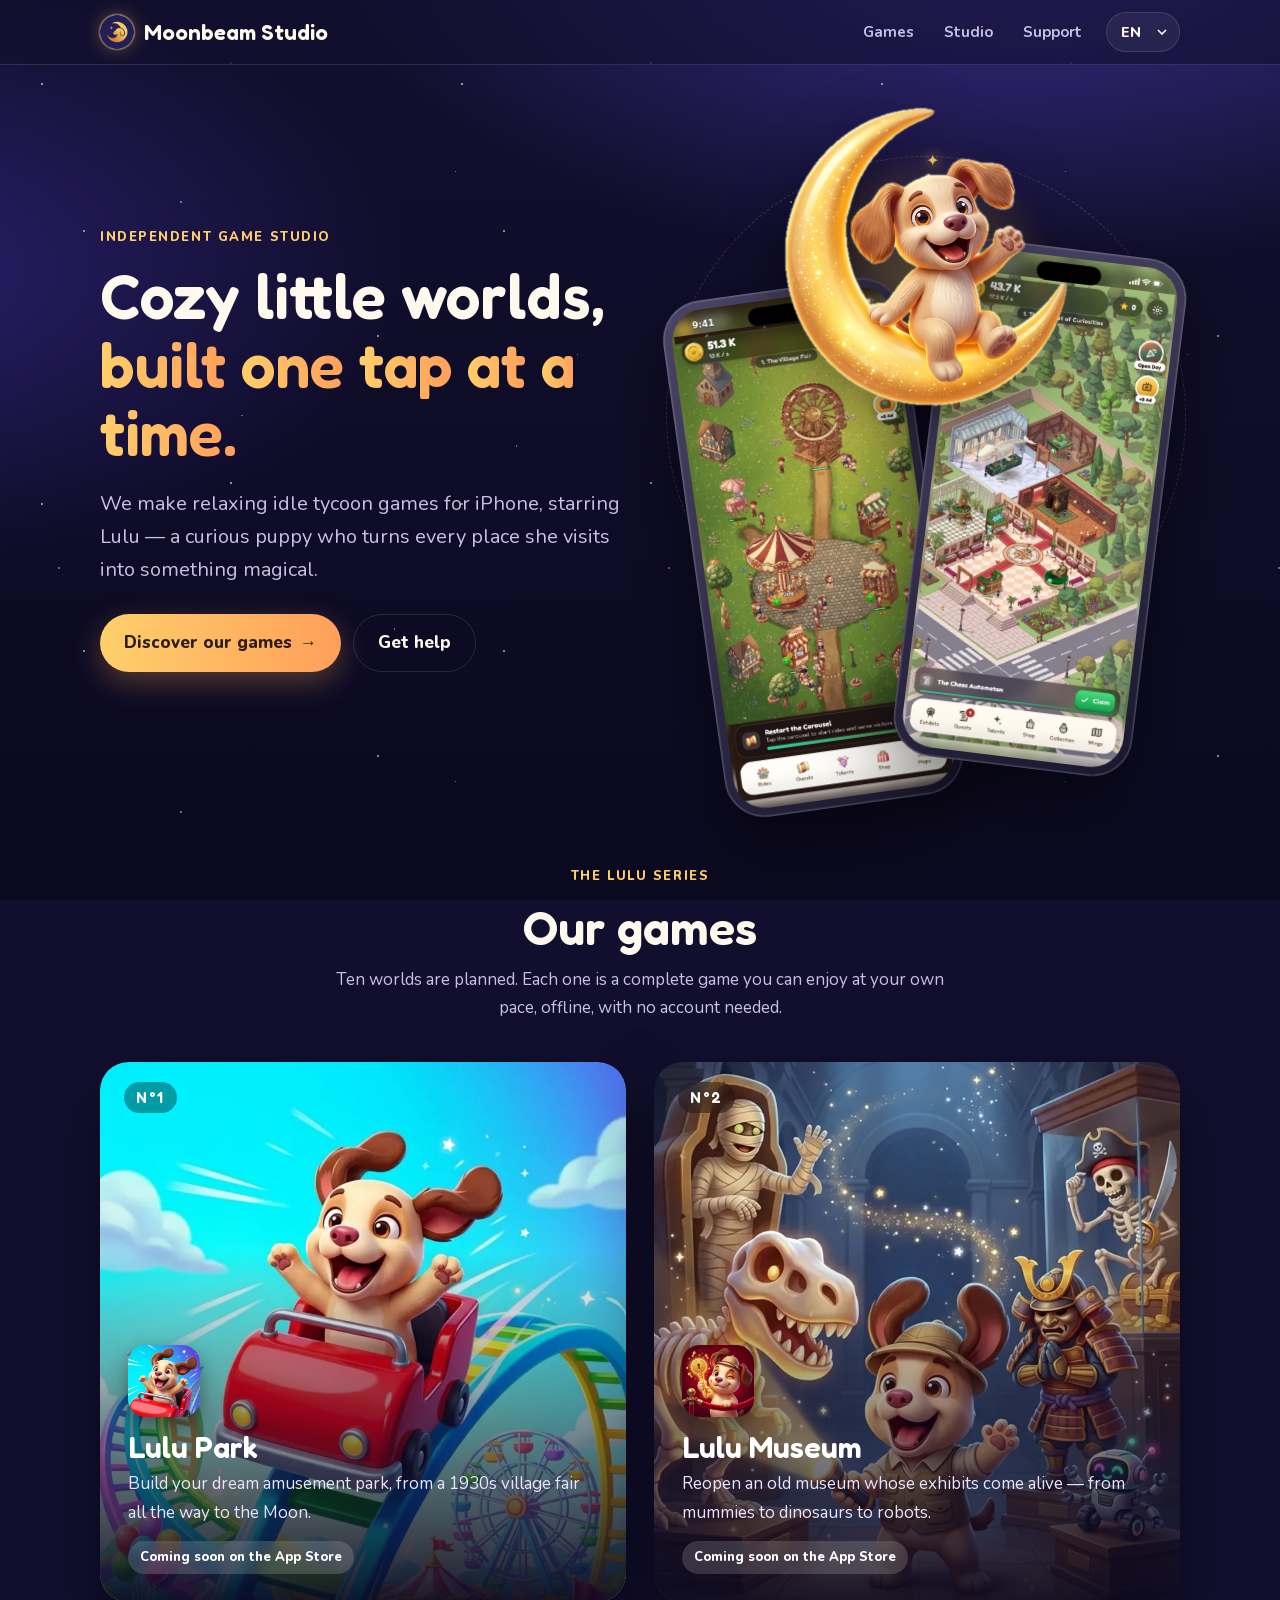
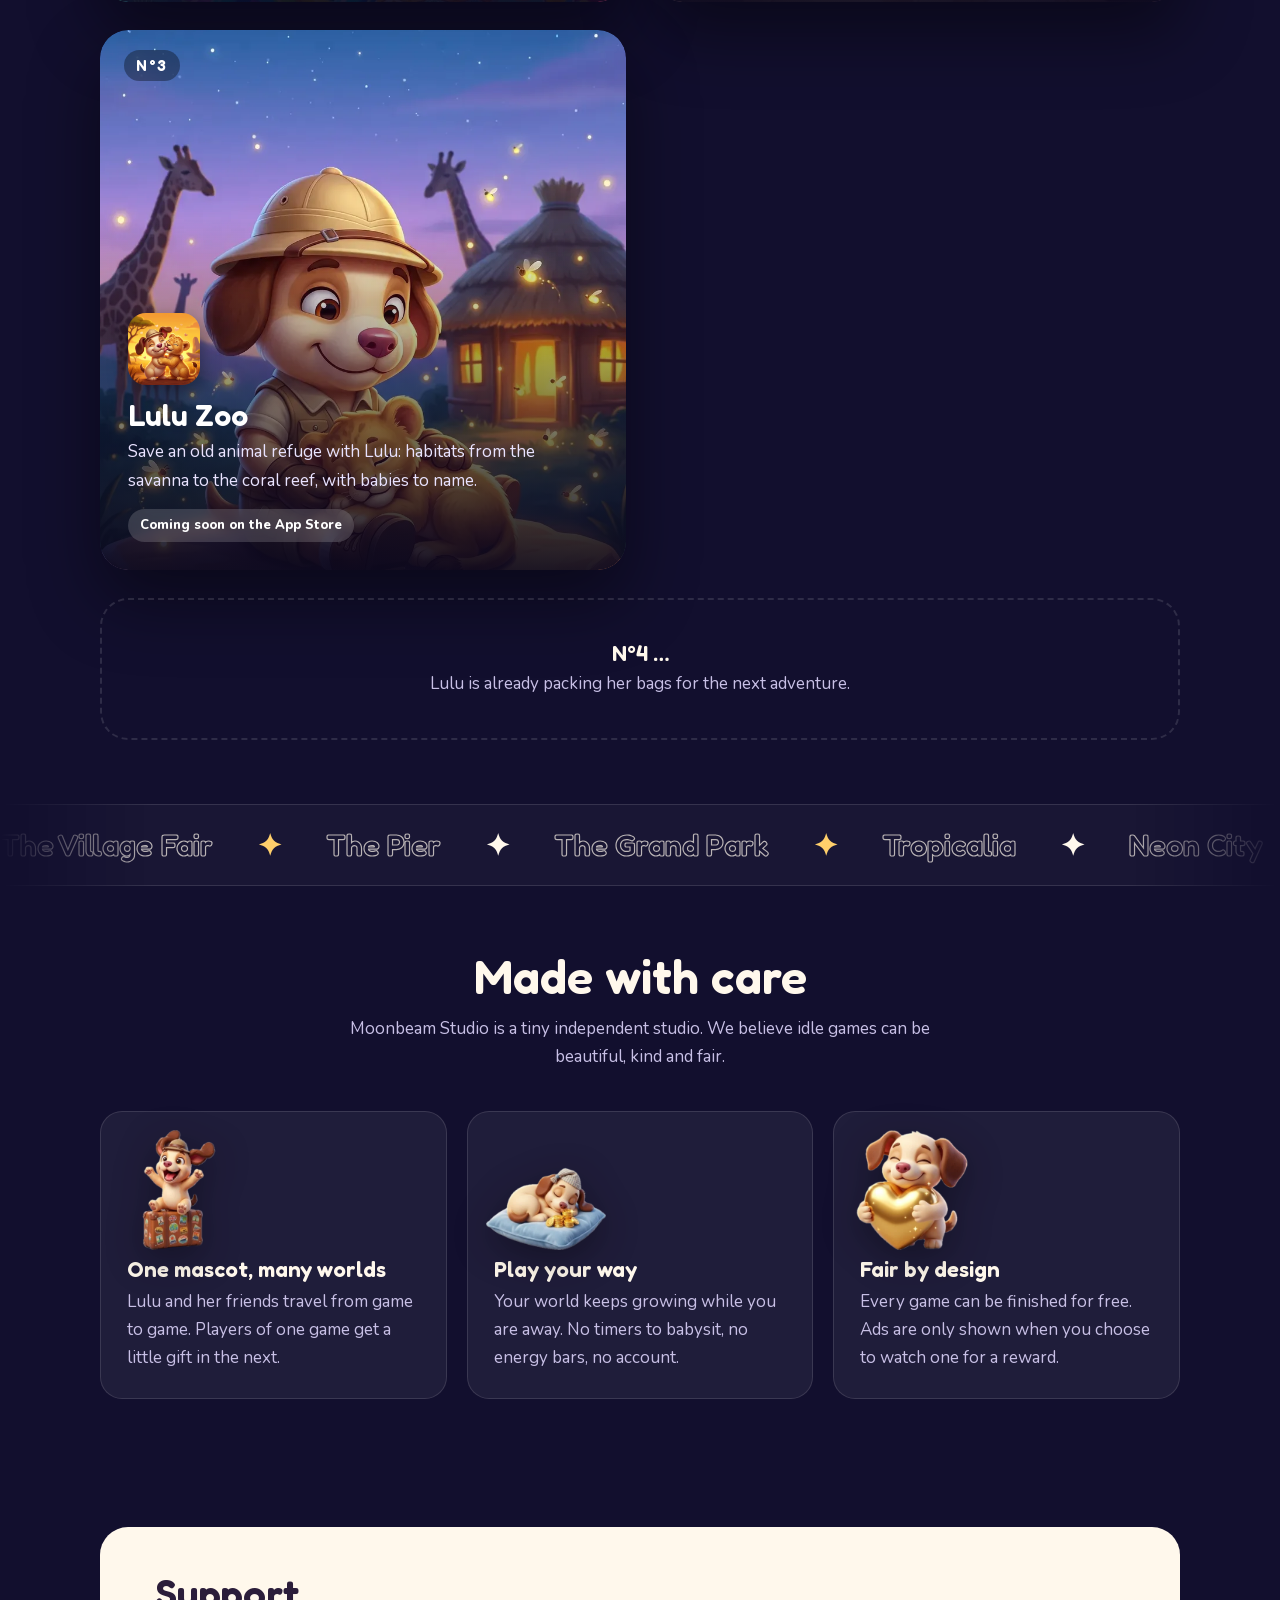
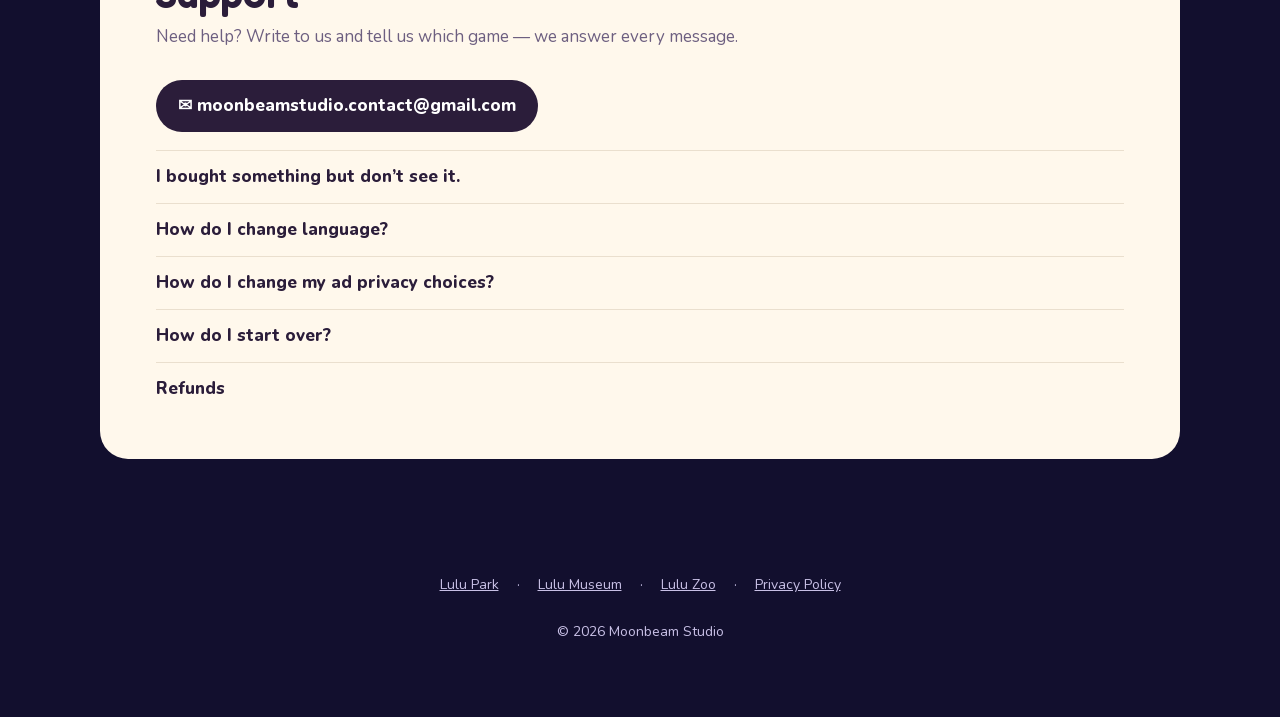
==== commit 10a804f5: "Sharp screenshots instead of videos in phone mockups; App Store badge for Lulu Zoo" ====
--- a/index.html
+++ b/index.html
@@ -49,8 +49,8 @@
   </div>
   <div class="stage" aria-hidden="true">
     <div class="orbit"></div><div class="orbit o2"></div><div class="moon"></div><img class="lulu" src="img/lulu-moon.webp" alt="Lulu sitting on the moon">
-    <div class="phone p1"><video muted loop playsinline autoplay preload="auto" poster="img/park-1.webp" src="vid/park-1.mp4"></video></div>
-    <div class="phone p2"><video muted loop playsinline autoplay preload="auto" poster="img/museum-1.webp" src="vid/museum-1.mp4"></video></div>
+    <div class="phone p1"><img src="img/park-1.webp" alt="" fetchpriority="high" decoding="async" width="720" height="1564"></div>
+    <div class="phone p2"><img src="img/museum-1.webp" alt="" fetchpriority="high" decoding="async" width="720" height="1564"></div>
   </div>
 </div>
 
--- a/style.css
+++ b/style.css
@@ -70,8 +70,14 @@
 /* téléphones (maquettes) */
 .phone { position: relative; width: 240px; aspect-ratio: 1320/2868; border-radius: 40px; padding: 9px;
   background: linear-gradient(145deg, #4a4566, #19162e); box-shadow: 0 30px 80px rgba(0,0,0,.55), inset 0 0 0 1.5px rgba(255,255,255,.18); }
+/* le jeu n'a pas de barre d'état : les vidéos et images ont une zone de sécurité (décor flouté sous l'encoche et en bas, voir docs/RECETTE.md § 14.7)
+   pour que les coins arrondis ne mordent pas les compteurs */
 .phone img, .phone video { display: block; width: 100%; height: 100%; object-fit: cover; border-radius: 32px; background: #111; }
-.phone::after { content: ""; position: absolute; top: 18px; left: 50%; width: 30%; height: 20px; transform: translateX(-50%); background: #000; border-radius: 999px; }
+/* Dynamic Island aux proportions d'un iPhone Pro (≈ 126 × 37 pt sur un écran de 402 pt, à 11 pt du haut), en % pour toutes les tailles de maquette */
+.phone::after { content: ""; position: absolute; top: 2.9%; left: 50%; width: 27%; aspect-ratio: 3.4; transform: translateX(-50%); background: #000; border-radius: 999px; box-shadow: inset 0 0 0 1px rgba(255,255,255,.06); }
+/* barre d'état : heure à gauche, réseau et batterie à droite de l'encoche */
+.phone::before { content: "9:41"; text-shadow: 0 1px 2px rgba(0,0,0,.45); position: absolute; z-index: 1; top: 2.9%; left: 4%; right: 4%; height: 3.6%; padding: 0 9%; display: flex; align-items: center; font: 600 9px/1 -apple-system, "SF Pro Text", system-ui, sans-serif; color: #fff; pointer-events: none;
+  background: url("data:image/svg+xml,%3Csvg%20xmlns%3D%22http%3A//www.w3.org/2000/svg%22%20viewBox%3D%220%200%2054%2012%22%20fill%3D%22%23fff%22%3E%3Crect%20x%3D%220%22%20y%3D%228%22%20width%3D%223%22%20height%3D%224%22%20rx%3D%221%22/%3E%3Crect%20x%3D%224.5%22%20y%3D%226%22%20width%3D%223%22%20height%3D%226%22%20rx%3D%221%22/%3E%3Crect%20x%3D%229%22%20y%3D%223.5%22%20width%3D%223%22%20height%3D%228.5%22%20rx%3D%221%22/%3E%3Crect%20x%3D%2213.5%22%20y%3D%221%22%20width%3D%223%22%20height%3D%2211%22%20rx%3D%221%22/%3E%3Cpath%20d%3D%22M27%203.2c2.3%200%204.4.9%206%202.4l1.3-1.4A10.4%2010.4%200%200%200%2027%201.2c-2.8%200-5.4%201.1-7.3%203l1.3%201.4c1.6-1.5%203.7-2.4%206-2.4zm0%203.6c1.3%200%202.5.5%203.4%201.4l1.4-1.4A6.8%206.8%200%200%200%2027%204.8c-1.9%200-3.6.8-4.8%202l1.4%201.4c.9-.9%202.1-1.4%203.4-1.4zM27%2011l2-2a2.8%202.8%200%200%200-4%200z%22/%3E%3Crect%20x%3D%2238%22%20y%3D%221.5%22%20width%3D%2213%22%20height%3D%229%22%20rx%3D%222.5%22%20fill%3D%22none%22%20stroke%3D%22%23fff%22%20stroke-opacity%3D%22.5%22/%3E%3Crect%20x%3D%2239.5%22%20y%3D%223%22%20width%3D%229%22%20height%3D%226%22%20rx%3D%221.3%22/%3E%3Crect%20x%3D%2252%22%20y%3D%224.5%22%20width%3D%221.6%22%20height%3D%223%22%20rx%3D%22.8%22%20fill-opacity%3D%22.5%22/%3E%3C/svg%3E") no-repeat right 8% center / 34px 8px; }
 .stage { position: relative; height: 560px; }
 .stage .phone { position: absolute; }
 .stage .p1 { left: 4%; top: 40px; transform: rotate(-8deg); animation: float 7s ease-in-out infinite; }
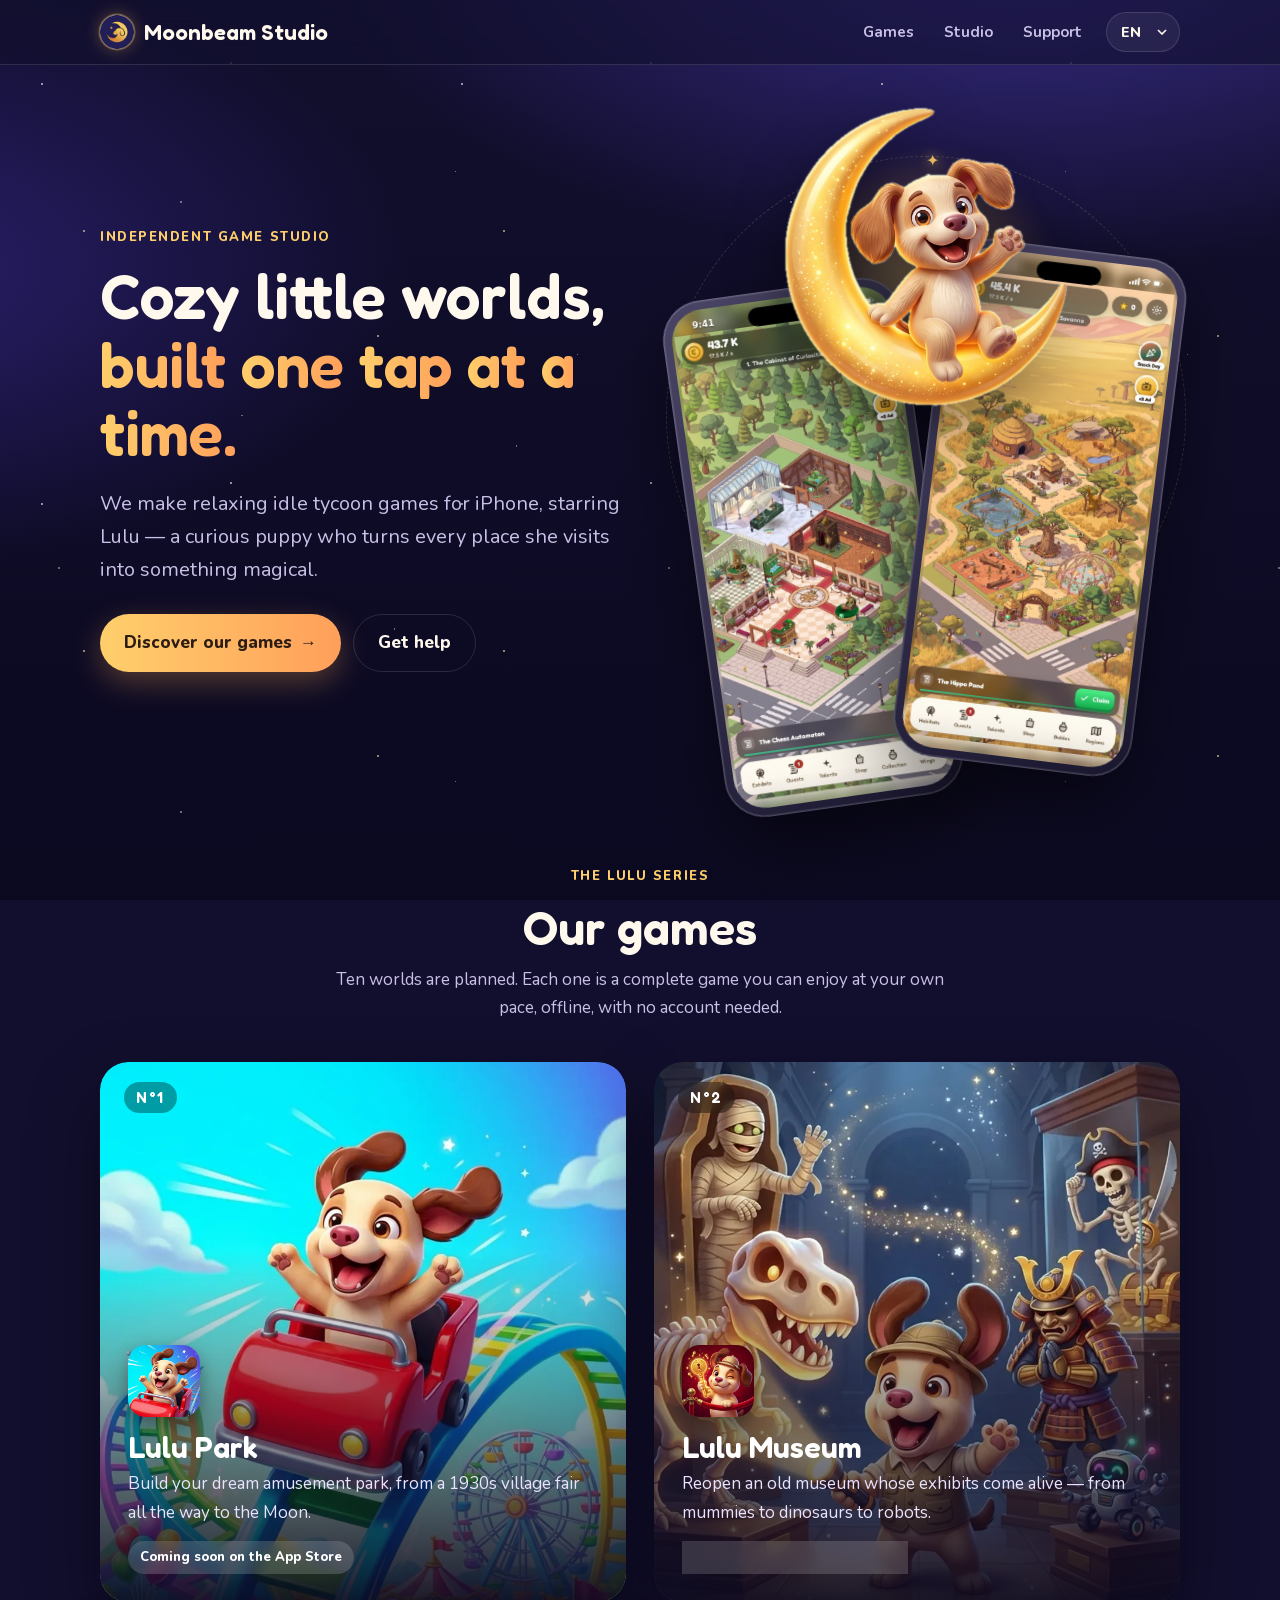
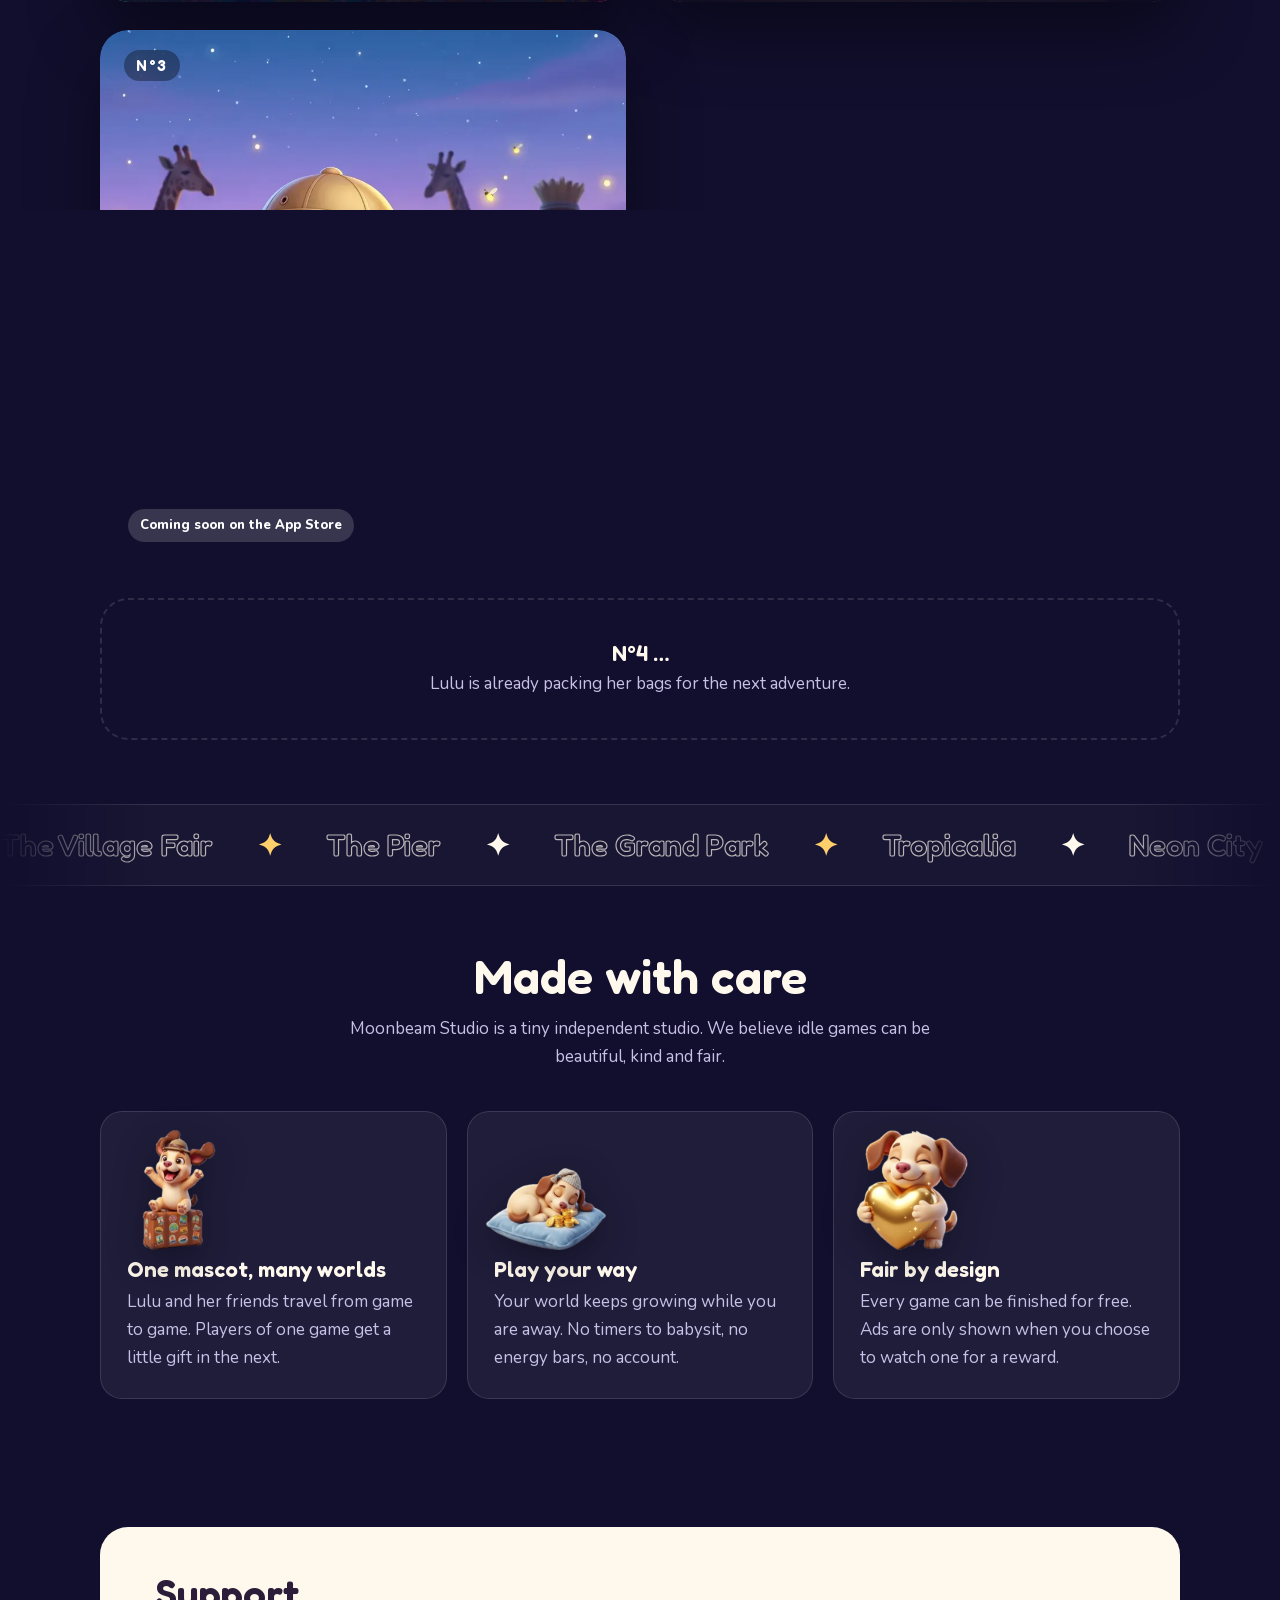
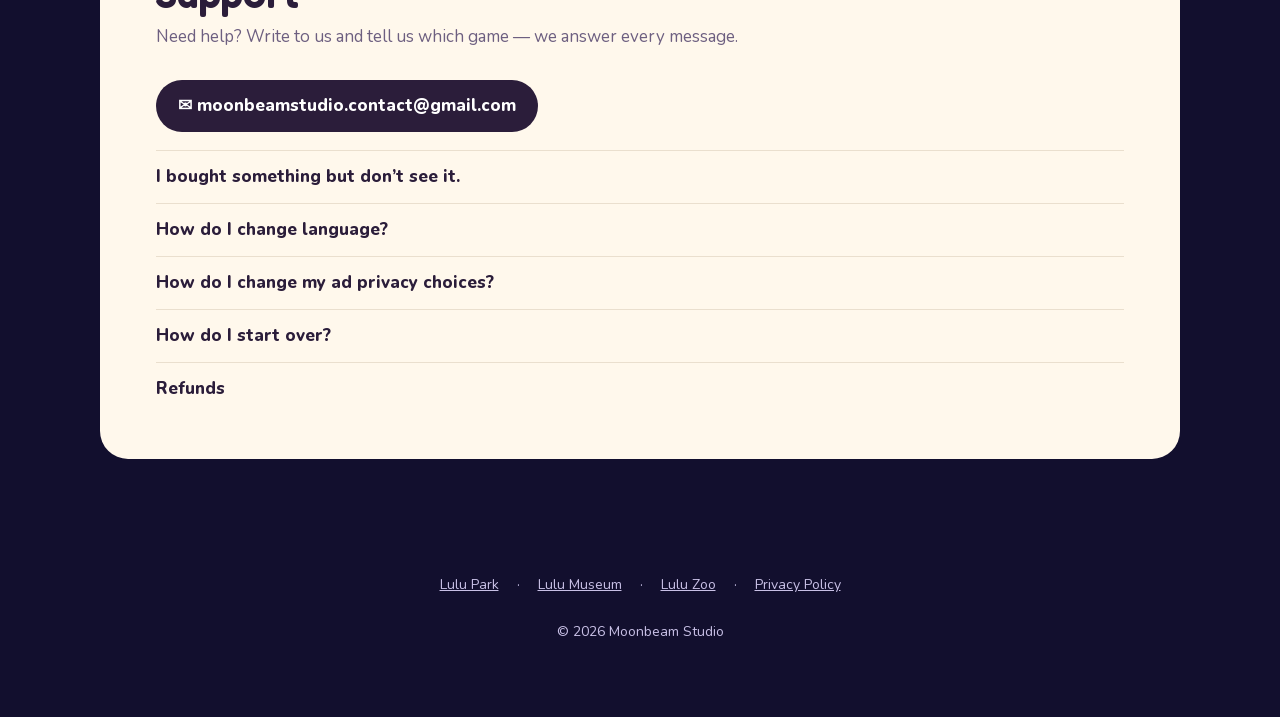
==== commit 28026f7c: "Fresh Lulu Zoo screenshots; home shows Lulu Museum and Lulu Zoo; native swipe carousel on touch scre" ====
--- a/index.html
+++ b/index.html
@@ -49,8 +49,8 @@
   </div>
   <div class="stage" aria-hidden="true">
     <div class="orbit"></div><div class="orbit o2"></div><div class="moon"></div><img class="lulu" src="img/lulu-moon.webp" alt="Lulu sitting on the moon">
-    <div class="phone p1"><img src="img/park-1.webp" alt="" fetchpriority="high" decoding="async" width="720" height="1564"></div>
-    <div class="phone p2"><img src="img/museum-1.webp" alt="" fetchpriority="high" decoding="async" width="720" height="1564"></div>
+    <div class="phone p1"><img src="img/museum-1.webp" alt="" fetchpriority="high" decoding="async" width="720" height="1564"></div>
+    <div class="phone p2"><img src="img/zoo-1.webp" alt="" fetchpriority="high" decoding="async" width="720" height="1564"></div>
   </div>
 </div>
 
--- a/style.css
+++ b/style.css
@@ -408,3 +408,9 @@
 .mail { display: inline-flex; align-items: center; gap: 8px; }
 .rail.on .sticky { padding-top: 64px; }
 @media (max-width: 600px) { .rail.on .sticky { justify-content: flex-start; padding-top: 84px; } }
+/* téléphone et tablette : carrousel natif à glisser, un iPhone centré, nom en entier sous chaque capture */
+@media (pointer: coarse) {
+  .shots { padding: 10px calc(50vw - 115px) 40px; scroll-padding-inline: calc(50vw - 115px); -webkit-overflow-scrolling: touch; overscroll-behavior-x: contain; }
+  .shots figure { width: 230px; scroll-snap-stop: always; }
+  .shots figcaption { flex-wrap: wrap; line-height: 1.25; }
+}
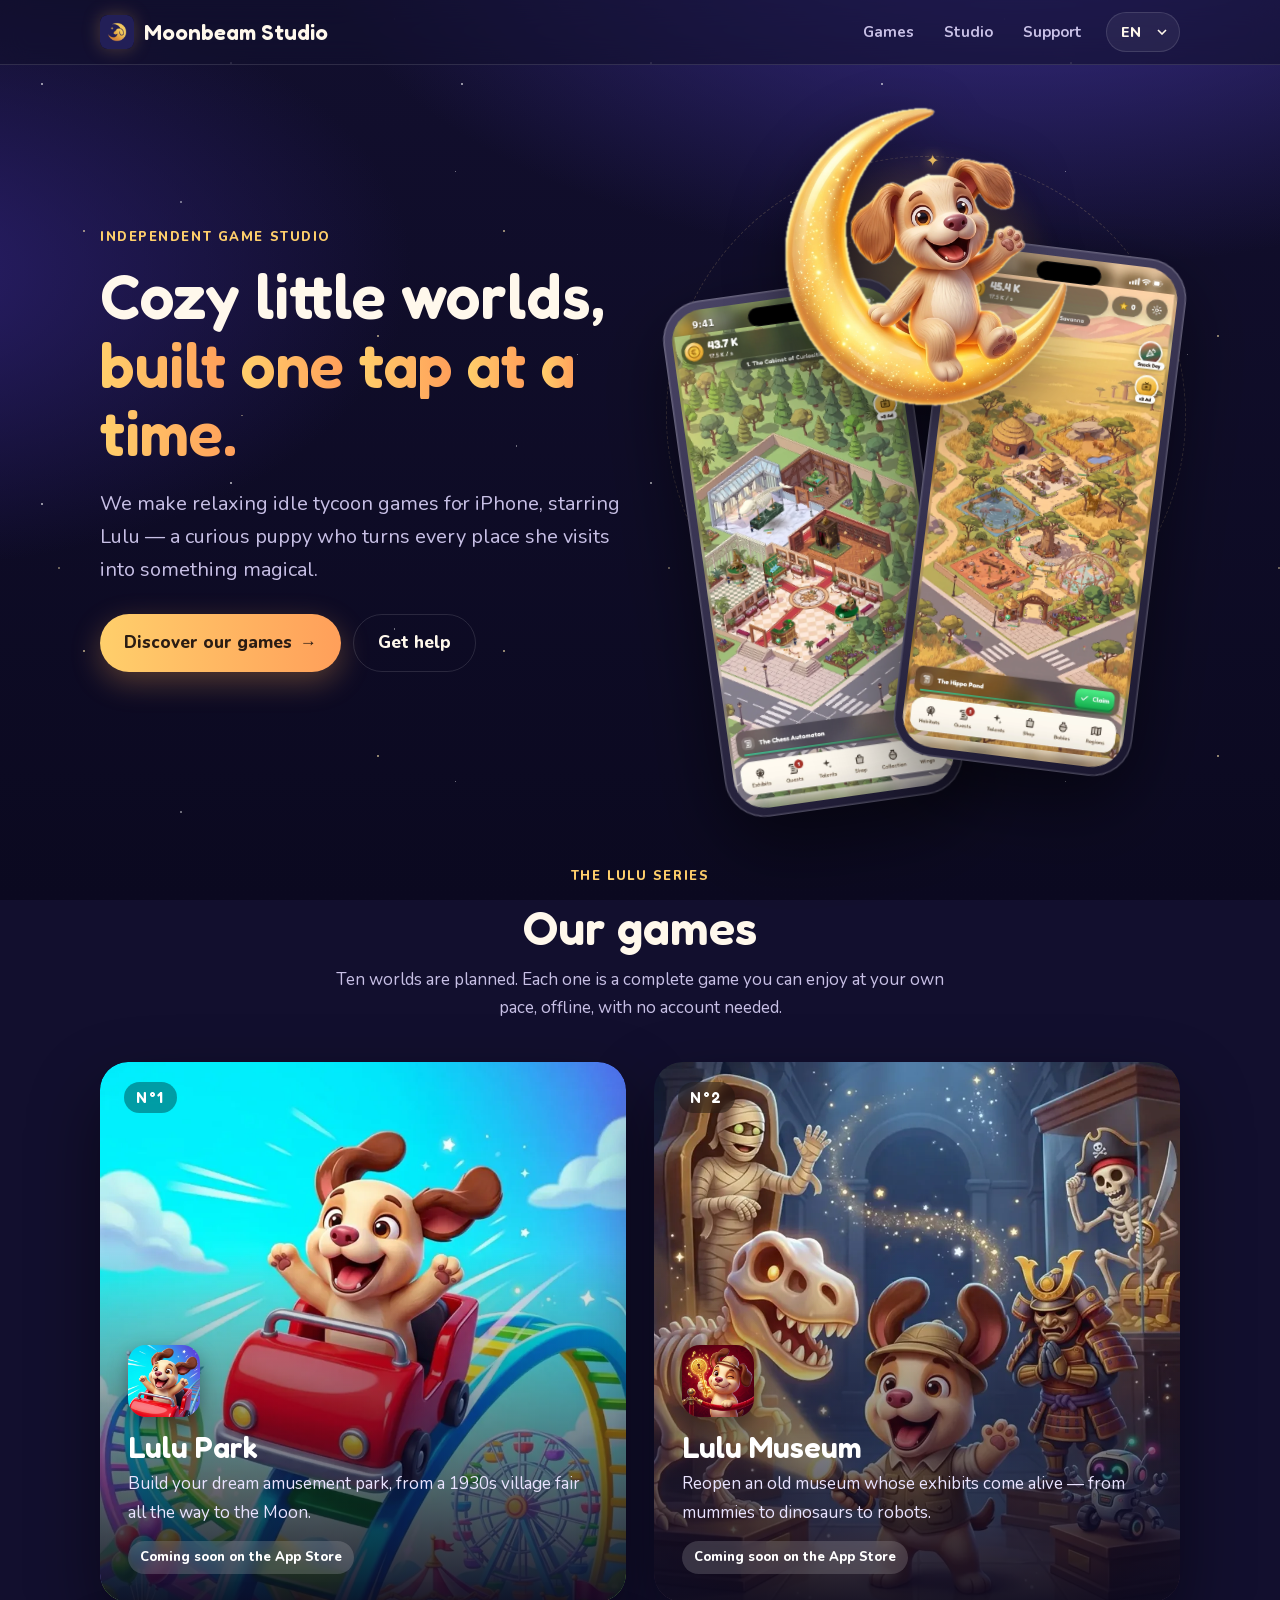
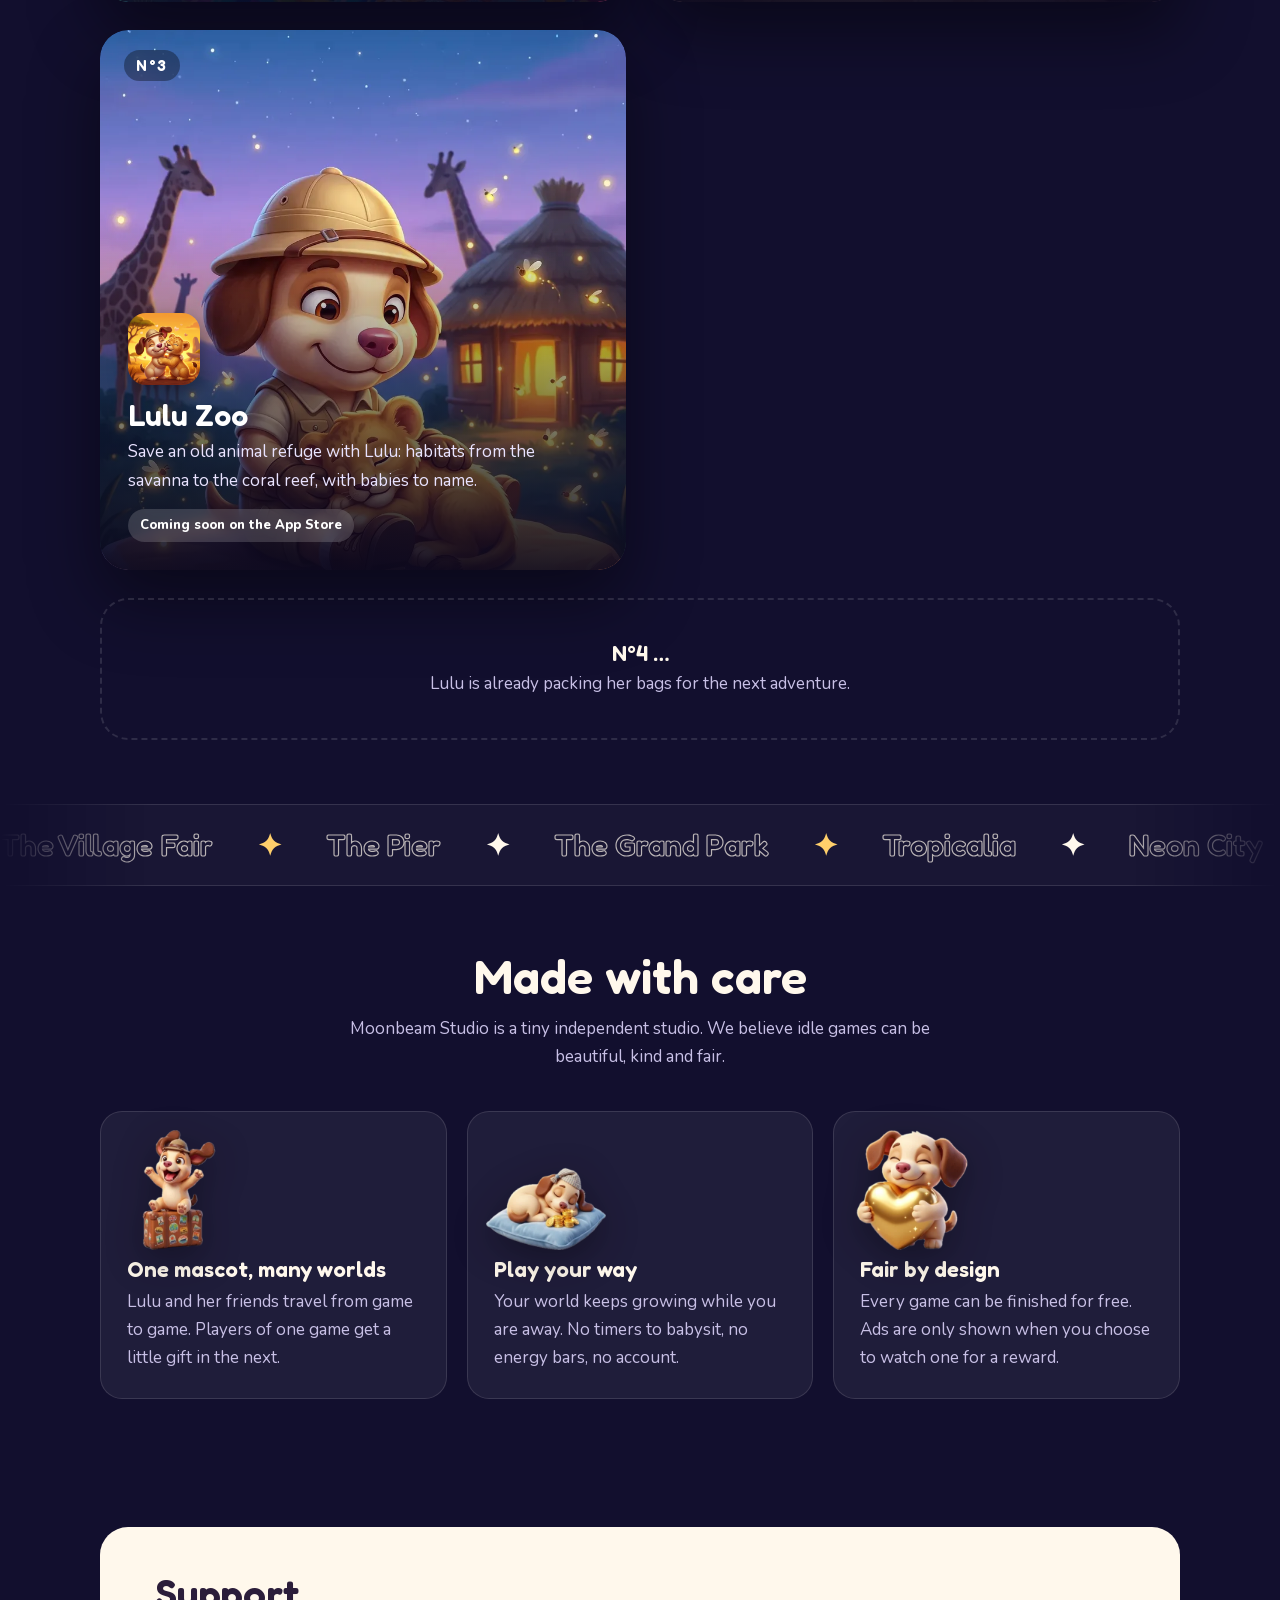
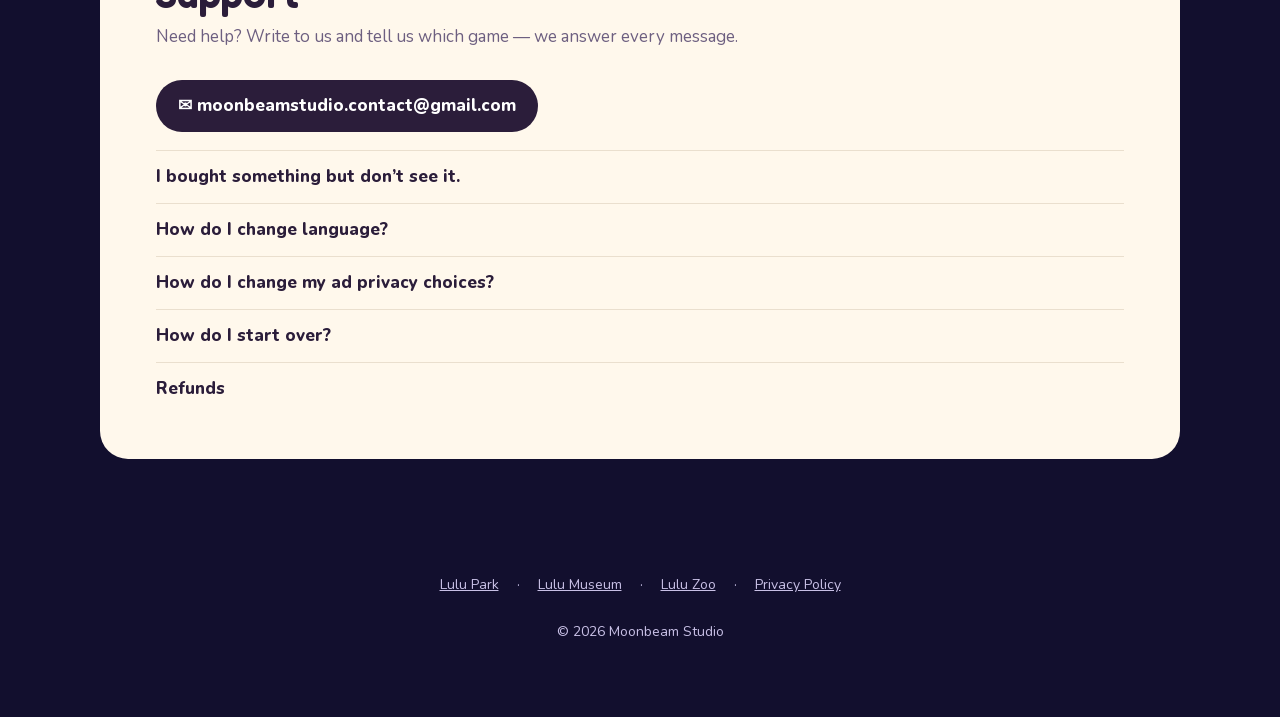
==== commit 2c15e5ae: "Force browsers to reload the new favicon Co-Authored-By: Claude Opus 5.5 <noreply@anthropic.com>" ====
--- a/index.html
+++ b/index.html
@@ -12,8 +12,8 @@
 <meta name="twitter:card" content="summary_large_image">
 <link rel="canonical" href="https://moonbeamstudio.github.io/">
 <script type="application/ld+json">{"@context": "https://schema.org", "@type": "Organization", "name": "Moonbeam Studio", "url": "https://moonbeamstudio.github.io/", "logo": "https://moonbeamstudio.github.io/img/logo.png", "email": "moonbeamstudio.contact@gmail.com"}</script>
-<link rel="icon" href="favicon.png">
-<link rel="apple-touch-icon" href="apple-touch-icon.png">
+<link rel="icon" href="favicon.png?v=2">
+<link rel="apple-touch-icon" href="apple-touch-icon.png?v=2">
 <link rel="preload" href="fonts/fredoka-600-latin.woff2" as="font" type="font/woff2" crossorigin>
 <link rel="stylesheet" href="fonts.css">
 <link rel="stylesheet" href="style.css">
--- a/style.css
+++ b/style.css
@@ -261,7 +261,7 @@
 .ghero .poster { transition: rotate .6s; } .ghero .poster:hover { rotate: -1deg; }
 
 /* ===== logo, Lulu sur la lune, illustrations ===== */
-.brand img.logo { width: 34px; height: 34px; border-radius: 50%; box-shadow: 0 0 0 1.5px rgba(255,207,107,.35), 0 0 18px rgba(255,190,90,.35); }
+.brand img.logo { width: 34px; height: 34px; border-radius: 22%; box-shadow: 0 0 18px rgba(255,190,90,.25); }
 .stage { height: 620px; }
 .stage .p1 { top: 150px; } .stage .p2 { top: 110px; }
 .moon { left: 50%; top: 10px; width: 260px; height: 260px; margin-left: -130px; background: radial-gradient(circle, rgba(255,215,130,.55), rgba(255,180,90,.12) 55%, transparent 70%); box-shadow: none; filter: blur(8px); }
